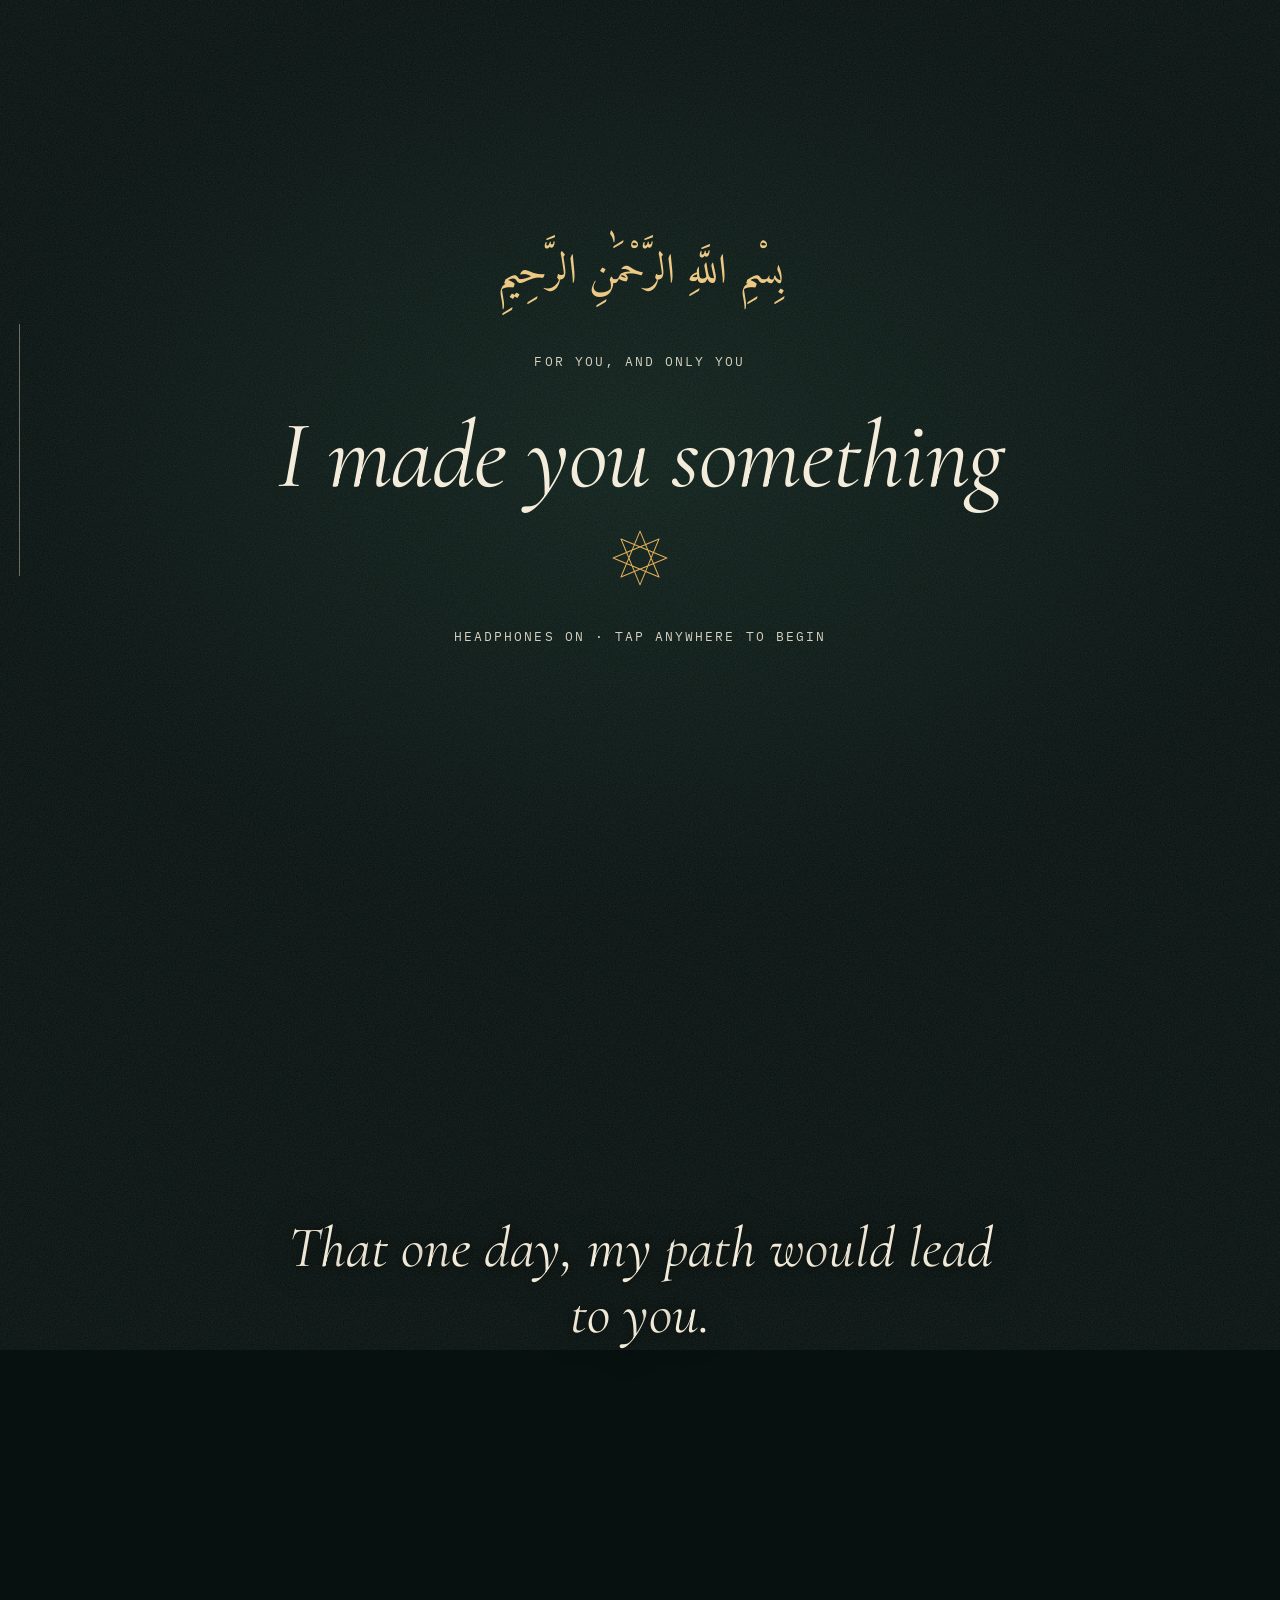
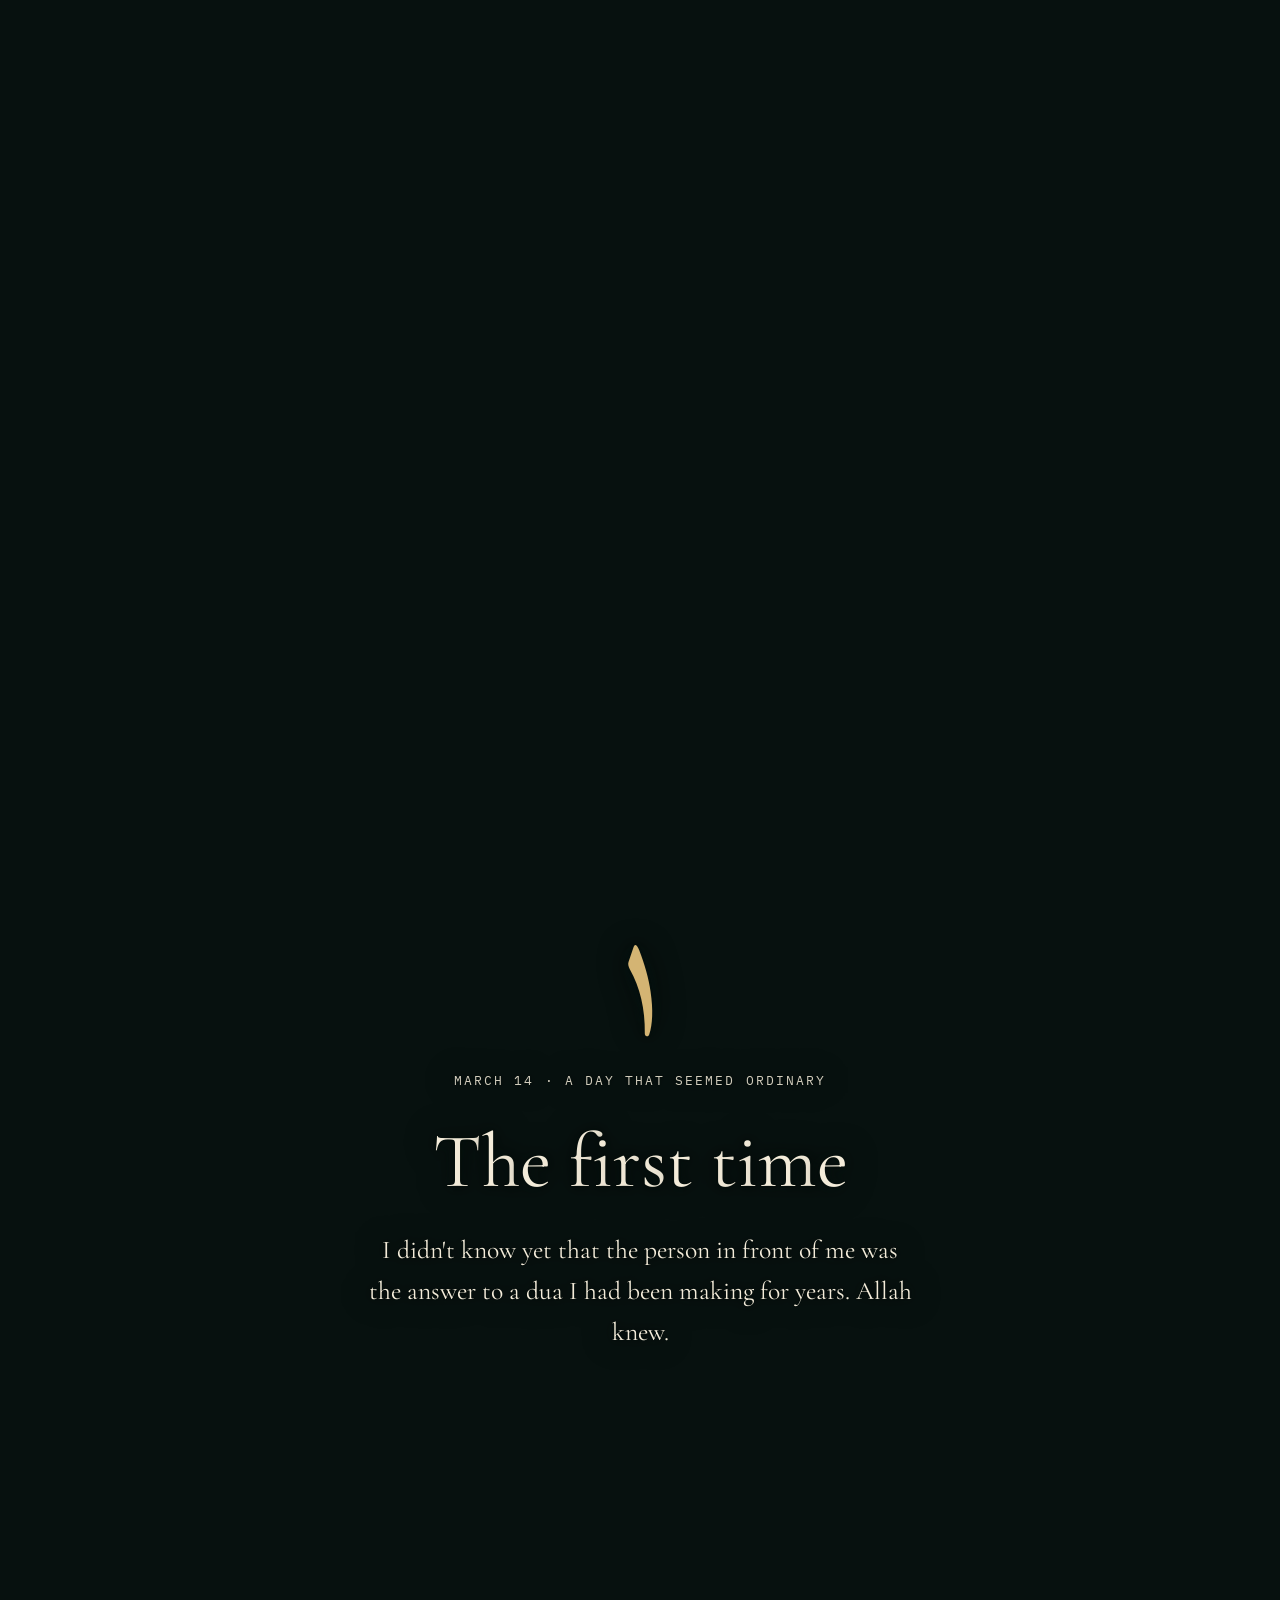
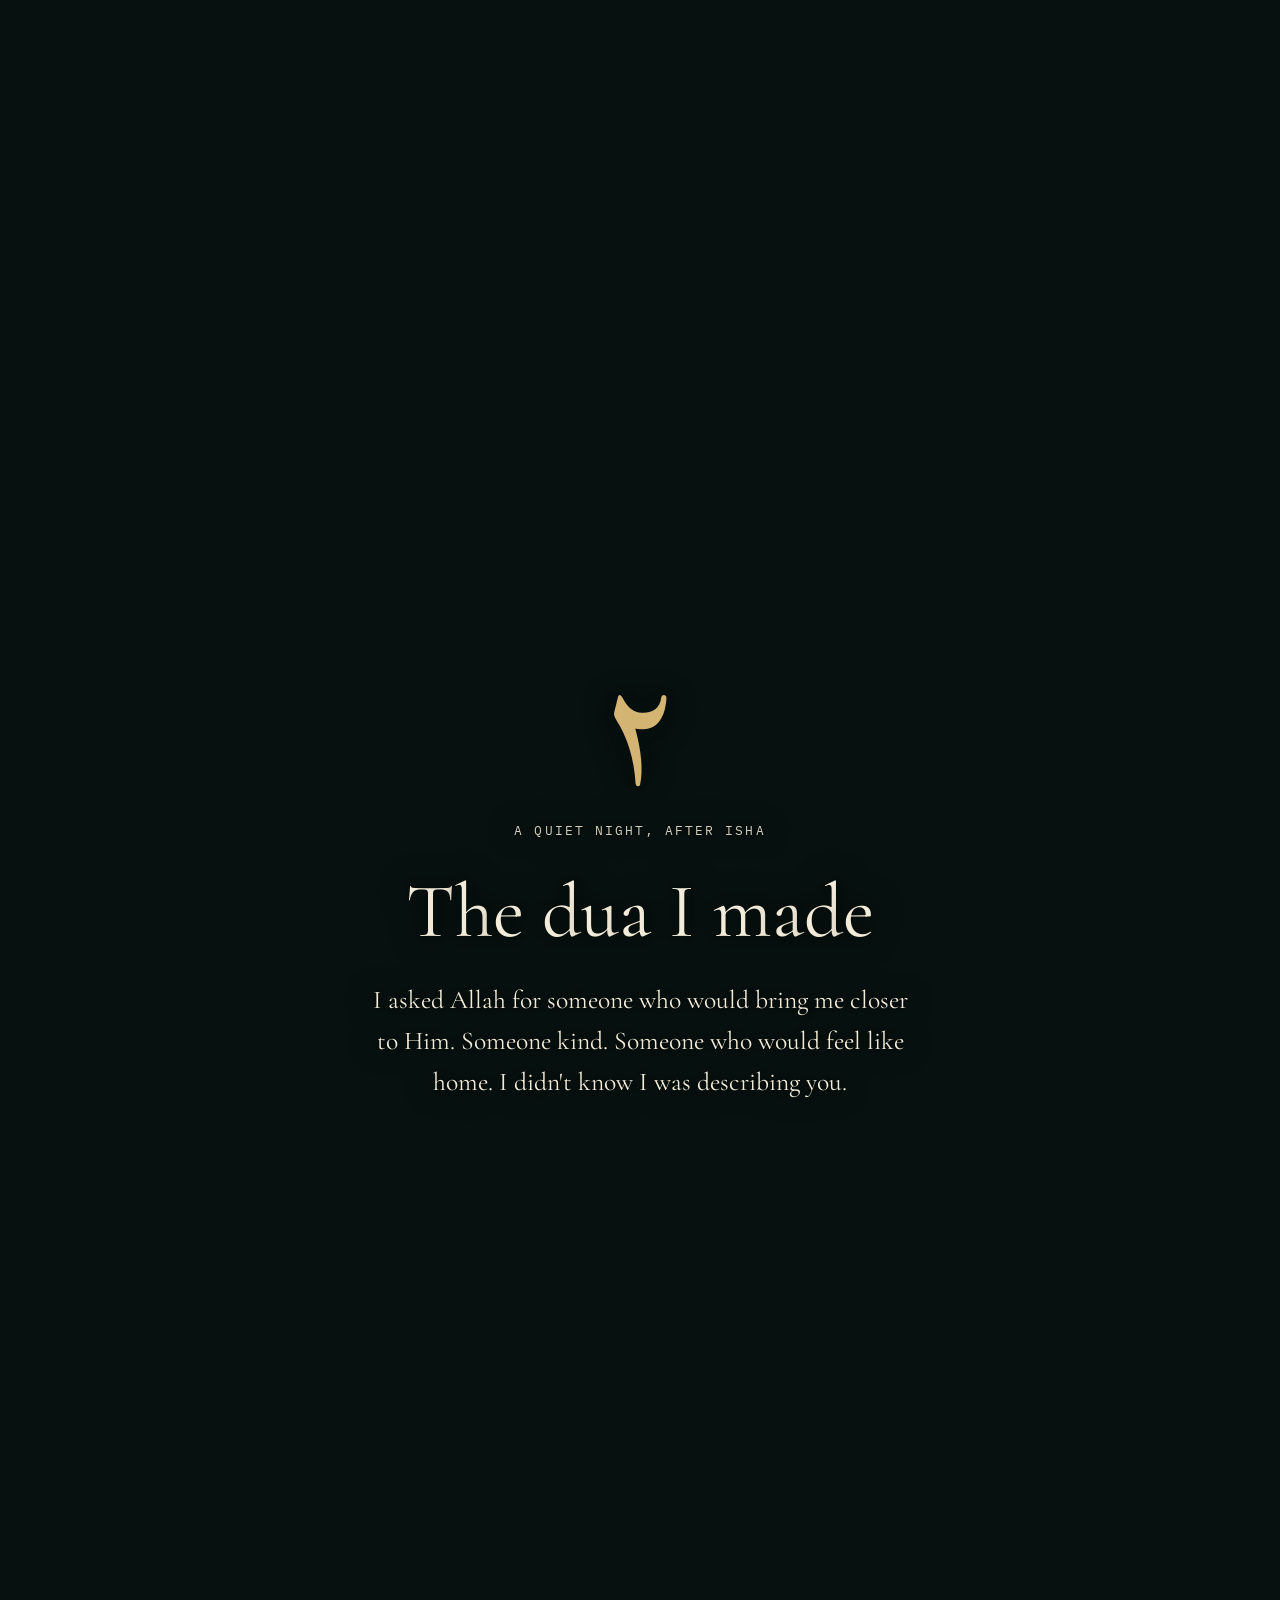
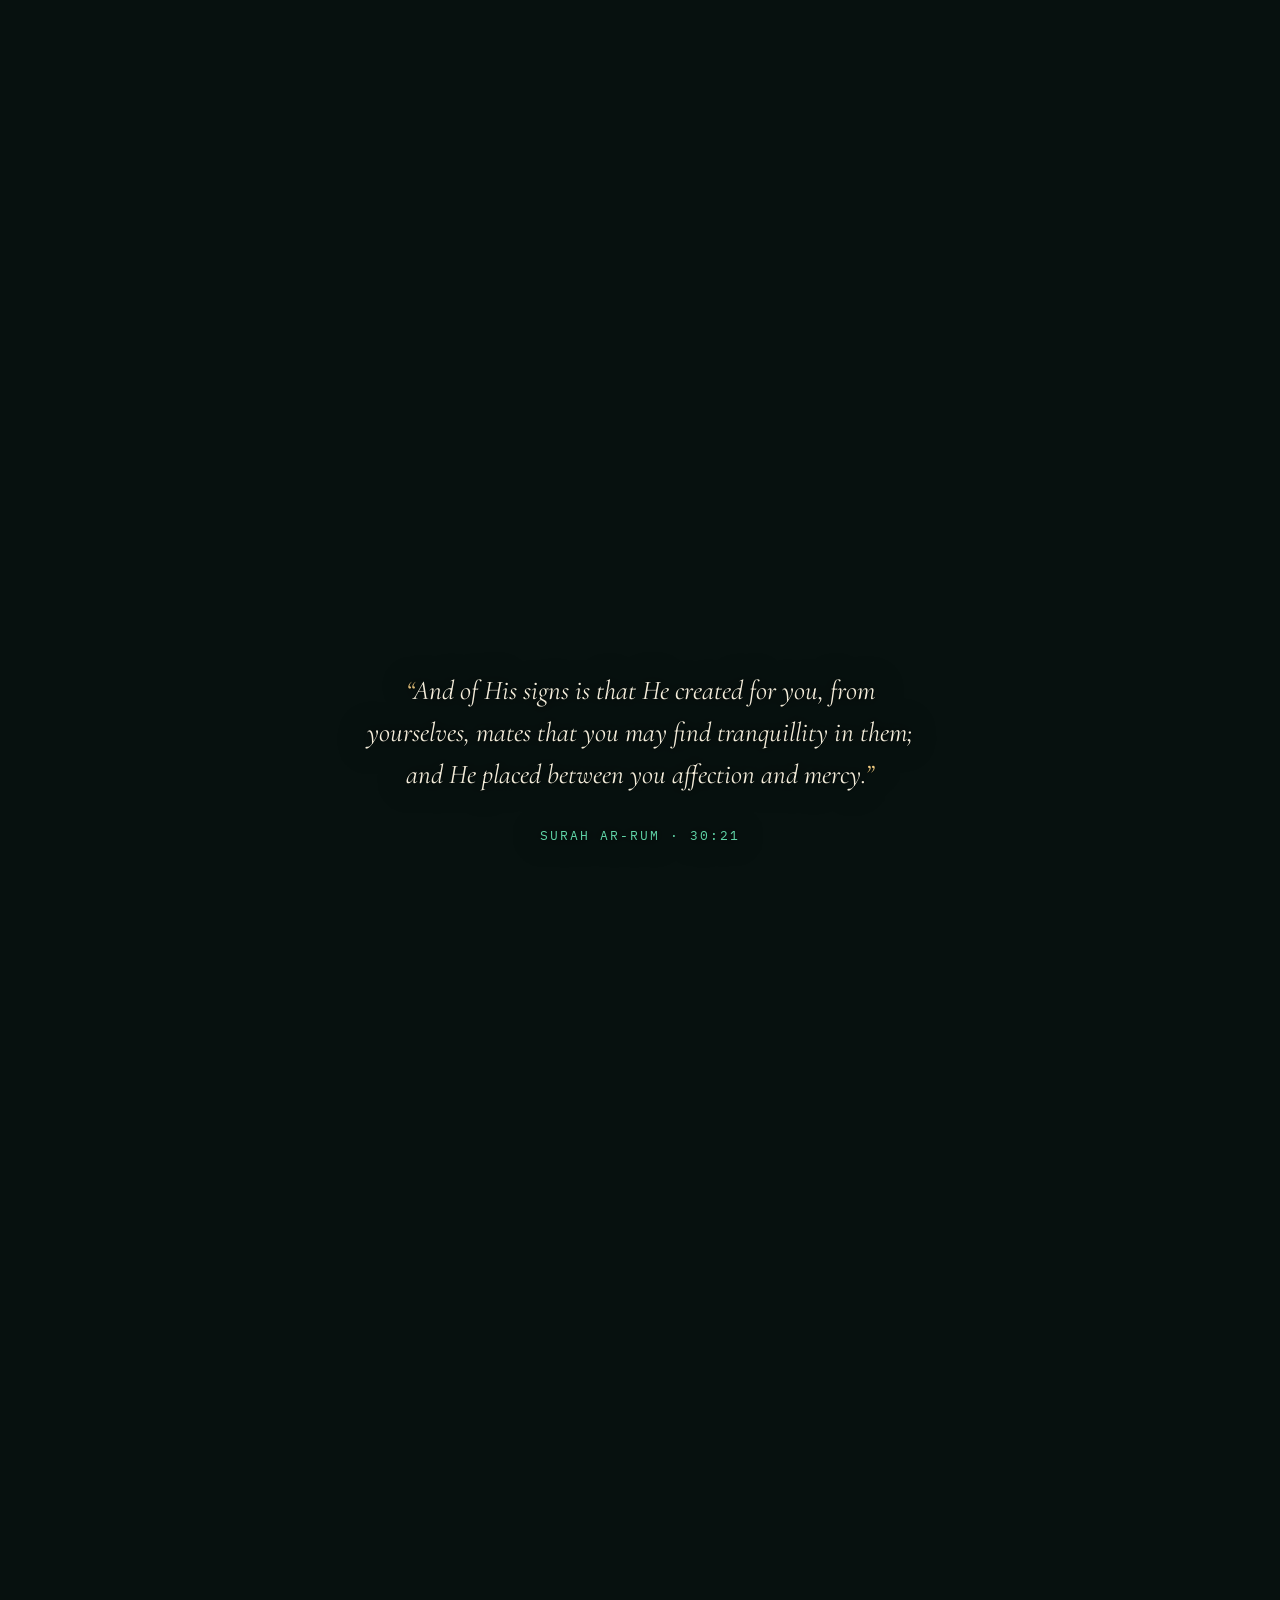
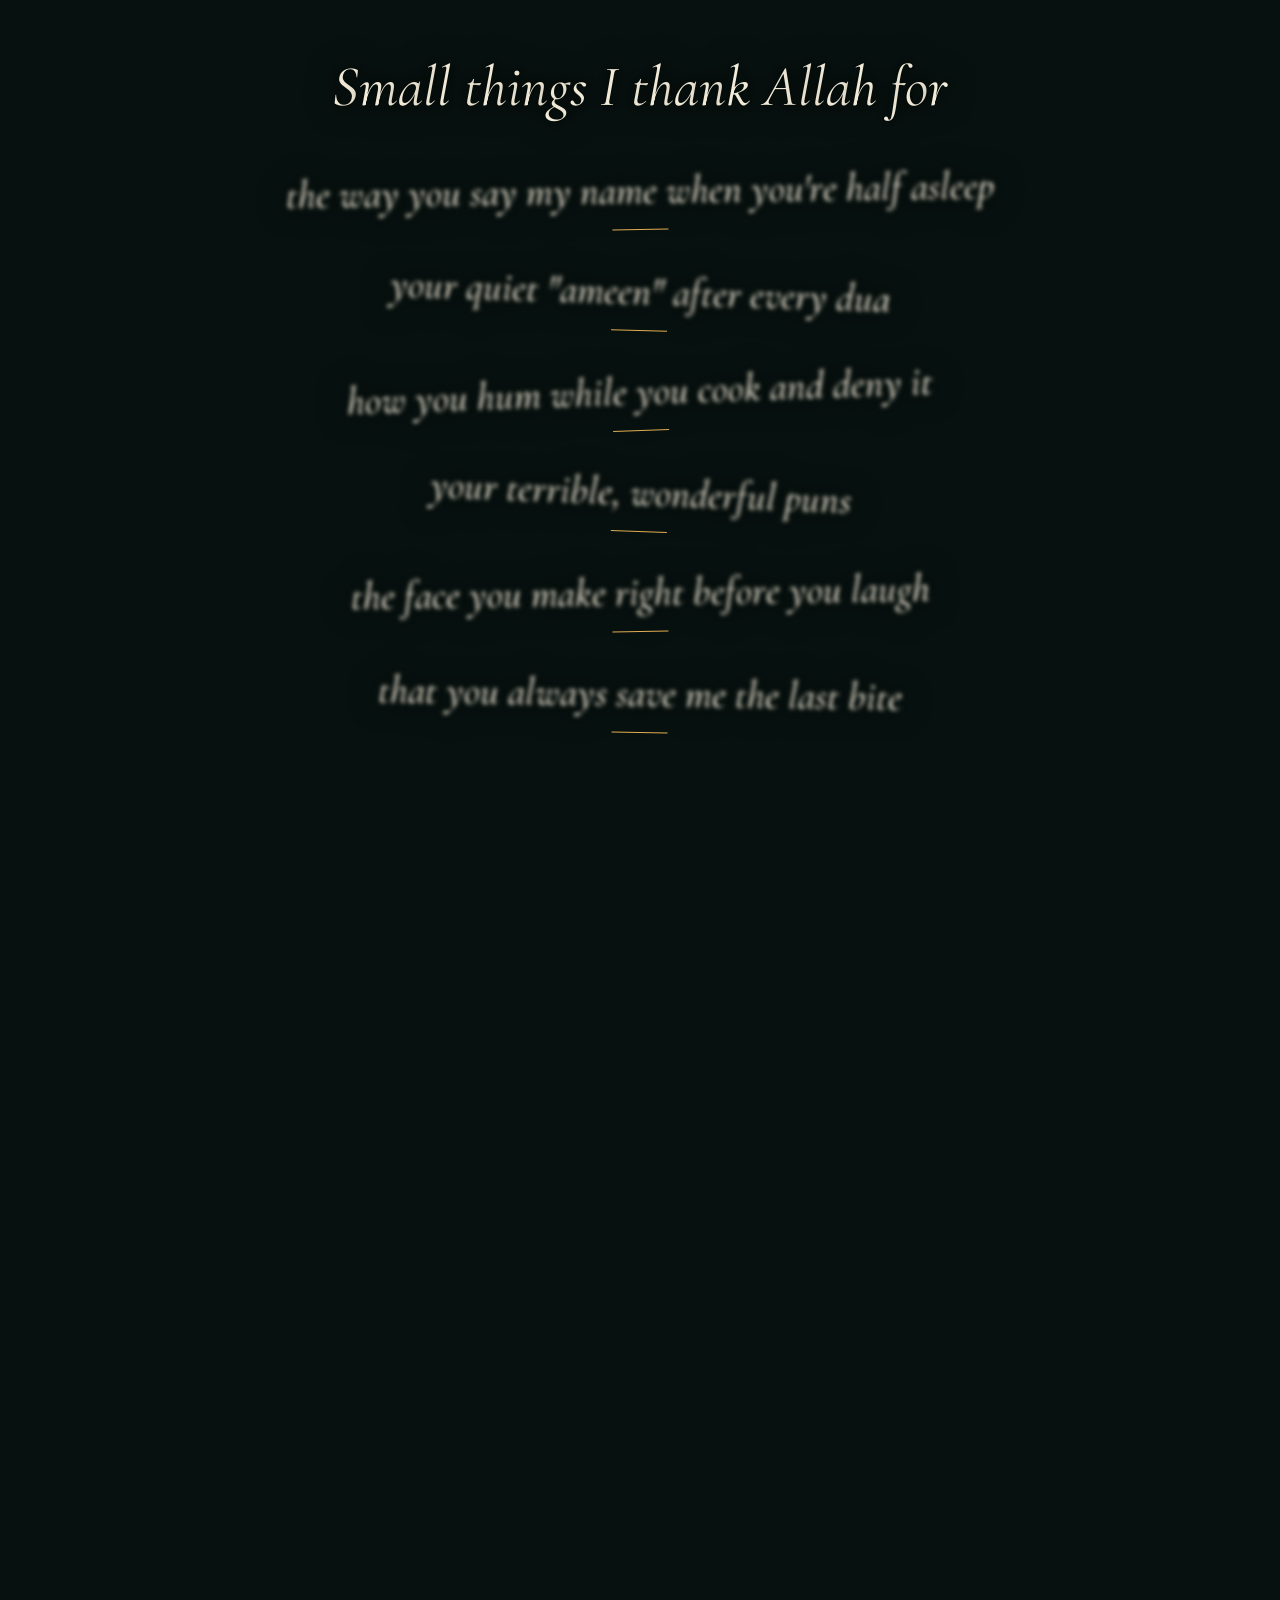
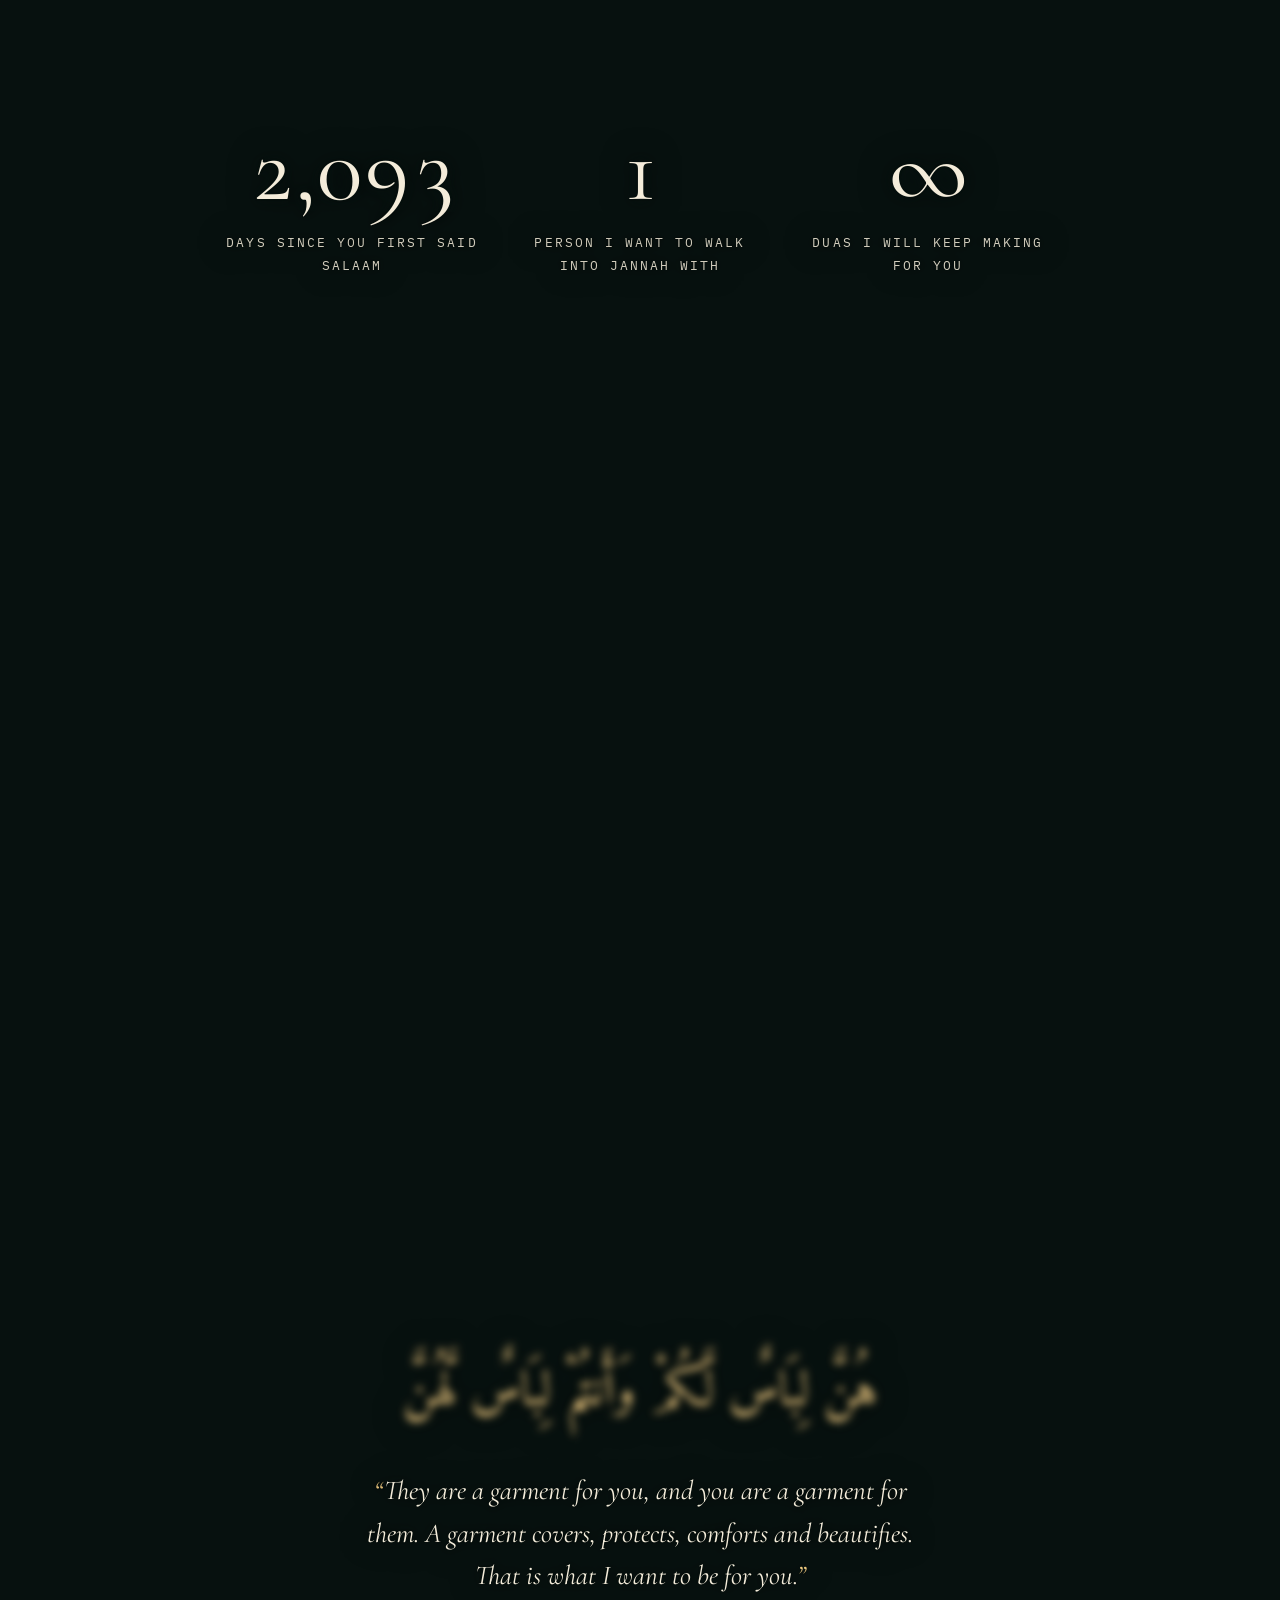
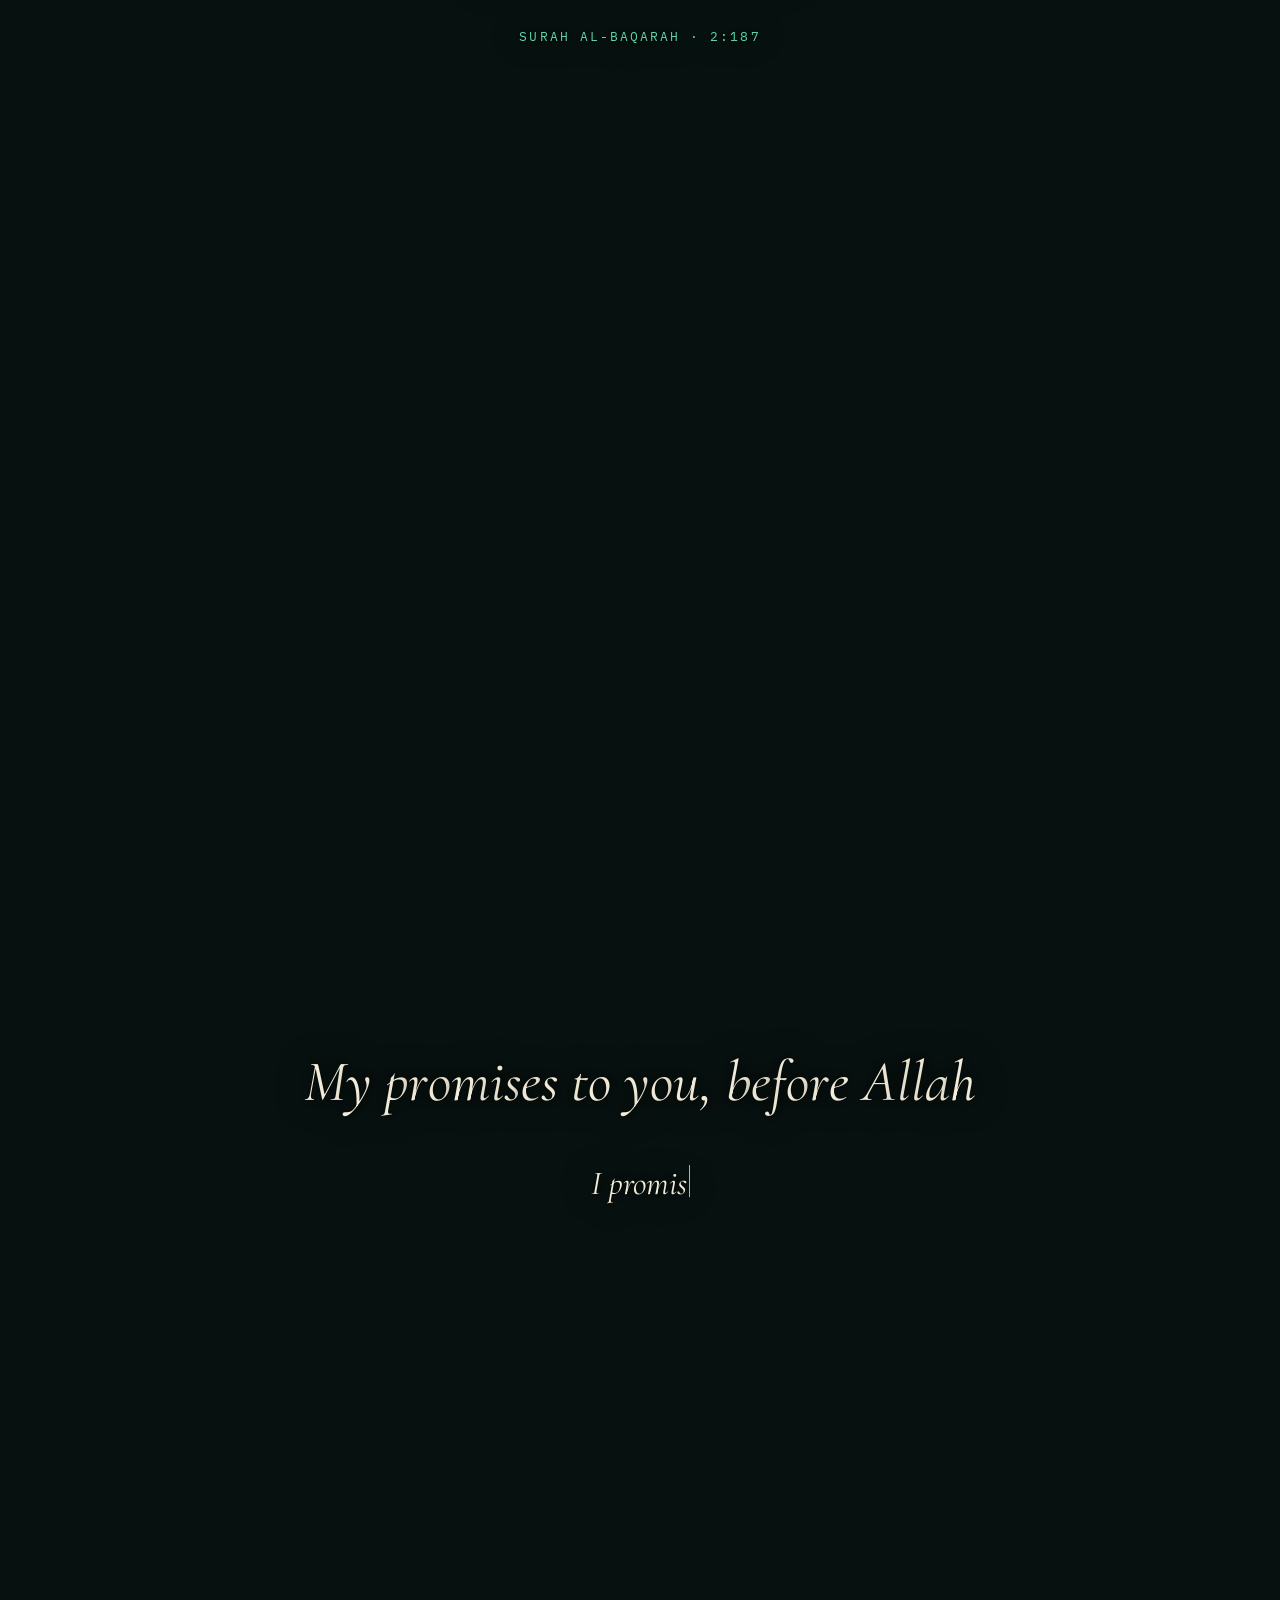
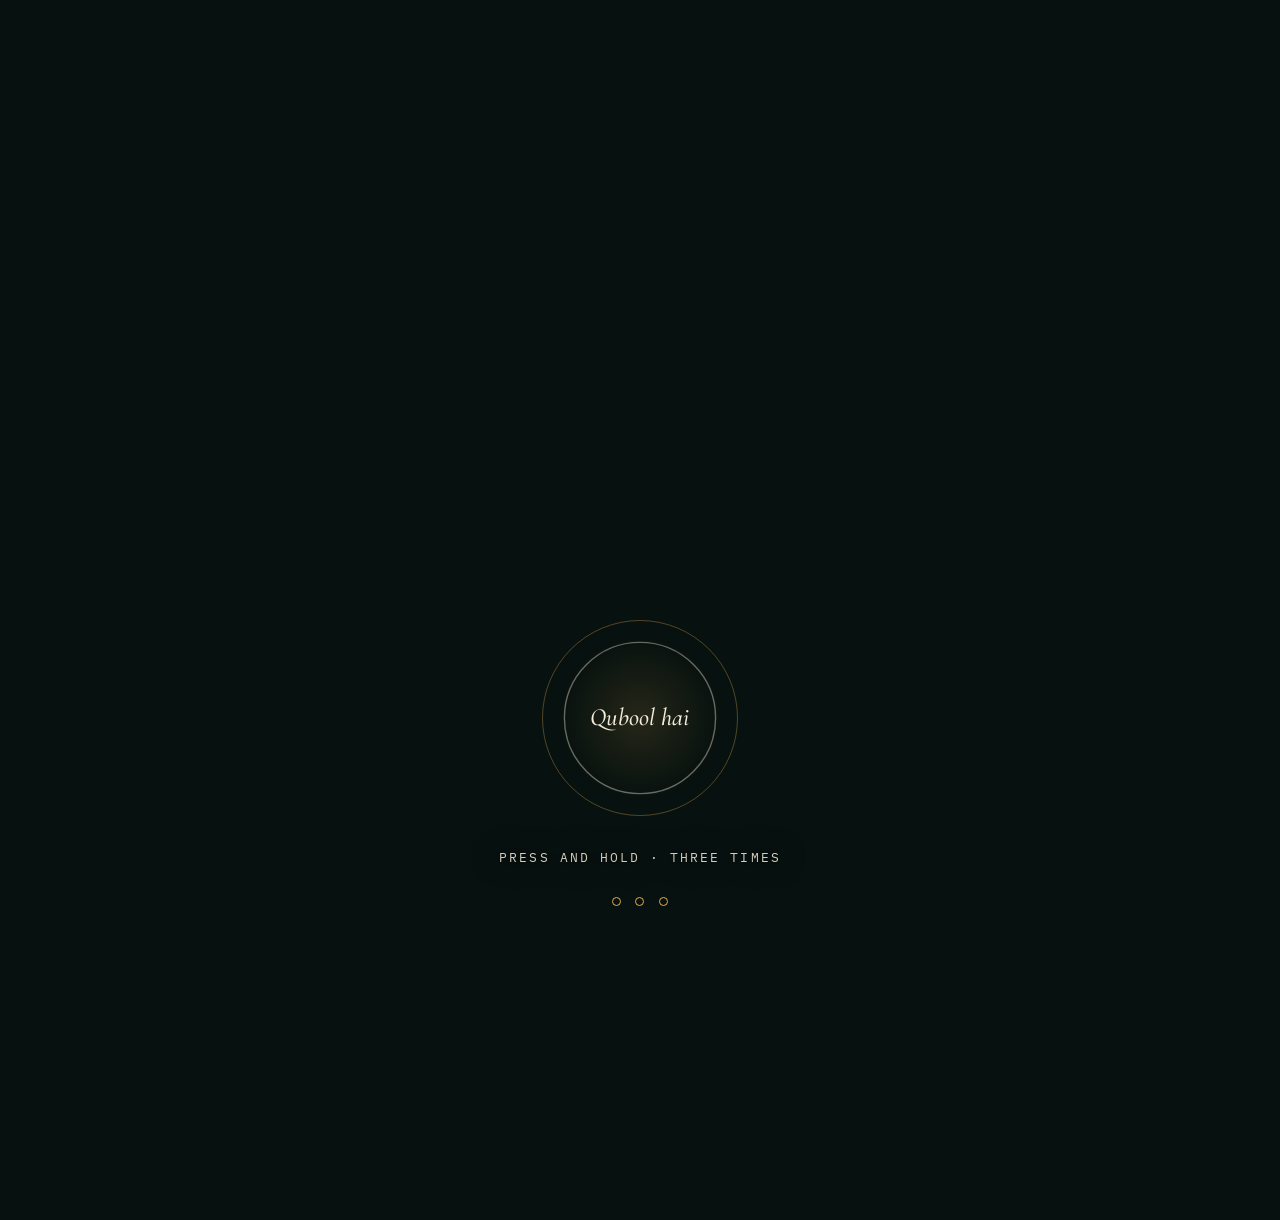
==== islamic/index.html @ 5ecc6136 "Add Islamic version at /islamic, use Afreen's name, improve readability - Islamic page: Bismillah ga" ====
<!doctype html>
<html lang="en">
<head>
  <meta charset="utf-8" />
  <meta name="viewport" content="width=device-width, initial-scale=1, viewport-fit=cover" />
  <title>For you, Afreen</title>
  <meta name="theme-color" content="#07110f" />
  <link rel="icon" href="data:image/svg+xml,%3Csvg xmlns='http://www.w3.org/2000/svg' viewBox='0 0 100 100'%3E%3Cpath d='M50.0%208.0%20L79.7%2079.7%20L8.0%2050.0%20L79.7%2020.3%20L50.0%2092.0%20L20.3%2020.3%20L92.0%2050.0%20L20.3%2079.7%20Z' fill='none' stroke='%23e0ac52' stroke-width='6'/%3E%3C/svg%3E" />
  <link rel="preconnect" href="https://fonts.googleapis.com" />
  <link rel="preconnect" href="https://fonts.gstatic.com" crossorigin />
  <link href="https://fonts.googleapis.com/css2?family=Cormorant+Garamond:ital,wght@0,400;0,500;0,600;1,400;1,500&family=IBM+Plex+Mono:wght@300;400&family=Great+Vibes&family=Amiri:ital,wght@0,400;0,700;1,400&display=swap" rel="stylesheet" />
  <link rel="stylesheet" href="../css/style.css" />
  <link rel="stylesheet" href="islamic.css" />
  <script type="importmap">
    { "imports": { "three": "../vendor/three/three.module.js", "three/addons/": "../vendor/three/addons/" } }
  </script>
</head>
<body class="is-locked theme-islamic">
  <canvas id="scene" aria-hidden="true"></canvas>
  <div class="grain" aria-hidden="true"></div>
  <div class="pattern" aria-hidden="true"></div>
  <div class="vignette" aria-hidden="true"></div>

  <!-- The gate: nothing moves until she opens it. -->
  <div class="gate" id="gate" role="button" tabindex="0">
    <p class="arabic gate__bismillah" lang="ar" dir="rtl" data-bind="gate.bismillah"></p>
    <p class="mono gate__kicker" data-bind="gate.kicker"></p>
    <h1 class="gate__title" data-bind="gate.title"></h1>
    <span class="gate__seal" aria-hidden="true">
      <svg viewBox="0 0 100 100"><path d="M50.0 8.0 L79.7 79.7 L8.0 50.0 L79.7 20.3 L50.0 92.0 L20.3 20.3 L92.0 50.0 L20.3 79.7 Z" /></svg>
    </span>
    <p class="mono gate__hint" data-bind="gate.hint"></p>
  </div>

  <button class="sound" id="sound" aria-label="Toggle sound" hidden>
    <span></span><span></span><span></span><span></span>
  </button>

  <div class="progress" aria-hidden="true"><i id="progress"></i></div>

  <main id="story">
    <section class="panel panel--opening" data-scene="opening">
      <p class="lead reveal" data-bind="opening.0"></p>
      <p class="mono opening__cite fade" data-bind="openingCite"></p>
      <p class="lead lead--second reveal" data-bind="opening.1"></p>
      <p class="mono scroll-cue">scroll slowly</p>
    </section>

    <!-- chapters get injected here -->
    <div id="chapters"></div>

    <section class="panel panel--verse" data-scene="verse">
      <figure class="verse">
        <p class="arabic ayah reveal" lang="ar" dir="rtl" data-bind="verses.0.arabic"></p>
        <blockquote class="verse__english fade" style="--d:1.2s" data-bind="verses.0.english"></blockquote>
        <figcaption class="mono fade" style="--d:1.8s" data-bind="verses.0.ref"></figcaption>
      </figure>
    </section>

    <section class="panel panel--things" data-scene="things">
      <h2 class="title reveal" data-bind="smallThings.title"></h2>
      <ul class="things" id="things"></ul>
    </section>

    <section class="panel panel--numbers" data-scene="numbers">
      <h2 class="title reveal" data-bind="numbers.title"></h2>
      <div class="numbers" id="numbers"></div>
    </section>

    <section class="panel panel--verse" data-scene="verse-2">
      <figure class="verse">
        <p class="arabic ayah reveal" lang="ar" dir="rtl" data-bind="verses.1.arabic"></p>
        <blockquote class="verse__english fade" style="--d:1.2s" data-bind="verses.1.english"></blockquote>
        <figcaption class="mono fade" style="--d:1.8s" data-bind="verses.1.ref"></figcaption>
      </figure>
    </section>

    <section class="panel panel--vows" data-scene="vows">
      <h2 class="title reveal" data-bind="vows.title"></h2>
      <ol class="vows" id="vows"></ol>
    </section>

    <section class="panel panel--knot" data-scene="knot">
      <div class="knot" id="knot">
        <button class="hold" id="hold" aria-describedby="hold-hint">
          <svg viewBox="0 0 120 120" aria-hidden="true">
            <circle class="hold__track" cx="60" cy="60" r="54" />
            <circle class="hold__fill" id="holdFill" cx="60" cy="60" r="54" />
          </svg>
          <span class="hold__label" data-bind="knot.prompt"></span>
        </button>
        <p class="mono hold__hint" id="hold-hint" data-bind="knot.hint"></p>
      </div>

      <div class="finale" id="finale" aria-live="polite">
        <p class="finale__after" data-bind="knot.after"></p>
        <!-- her name is written here in stars, by the 3D scene -->
        <p class="finale__names"><span data-bind="you"></span> <em>&amp;</em> <span data-bind="her"></span></p>
        <div class="finale__foot">
          <p class="arabic finale__dua" lang="ar" dir="rtl" data-bind="dua.arabic"></p>
          <p class="finale__dua-en" data-bind="dua.english"></p>
          <p class="mono finale__dua-ref" data-bind="dua.ref"></p>
          <p class="mono finale__date" id="finaleDate"></p>
          <p class="mono finale__count" id="countdown"></p>
          <button class="envelope" id="envelope" aria-label="Open the letter">
            <span class="envelope__back"></span>
            <span class="envelope__paper"></span>
            <span class="envelope__flap"></span>
            <span class="envelope__seal"></span>
          </button>
          <p class="mono envelope__hint">one more thing</p>
        </div>
      </div>
    </section>
  </main>

  <div class="letter" id="letter" role="dialog" aria-modal="true" aria-label="A letter" hidden>
    <article class="letter__paper">
      <div class="letter__body" id="letterBody"></div>
      <p class="letter__sign" data-bind="you"></p>
      <button class="mono letter__close" id="letterClose">close</button>
    </article>
  </div>

  <script type="module">
    import { CONFIG } from './config.js';
    import { boot } from '../js/main.js';
    boot(CONFIG, 'islamic');
  </script>
</body>
</html>
---- css/style.css ----
:root {
  --ink: #0d0a09;
  --ink-2: #17110f;
  --paper: #efe6d8;
  --paper-dim: rgba(239, 230, 216, 0.86);
  --paper-faint: rgba(239, 230, 216, 0.4);
  --thread: #d8352a;
  --thread-soft: rgba(216, 53, 42, 0.35);
  --gold: #d9b67a;

  --serif: 'Cormorant Garamond', 'Times New Roman', serif;
  --script: 'Great Vibes', 'Snell Roundhand', cursive;
  --mono: 'IBM Plex Mono', ui-monospace, monospace;

  --ease-out: cubic-bezier(0.16, 1, 0.3, 1);
  --ease-silk: cubic-bezier(0.65, 0, 0.35, 1);
}

*,
*::before,
*::after { box-sizing: border-box; }

html { -webkit-text-size-adjust: 100%; }

body {
  margin: 0;
  background: var(--ink);
  color: var(--paper);
  font-family: var(--serif);
  font-weight: 400;
  overflow-x: hidden;
  -webkit-font-smoothing: antialiased;
}

body.is-locked { overflow: hidden; height: 100svh; }

::selection { background: var(--thread); color: var(--paper); }

.mono {
  font-family: var(--mono);
  font-size: 0.8rem;
  line-height: 1.7;
  letter-spacing: 0.16em;
  text-transform: uppercase;
  color: var(--paper-dim);
}

/* ── layers ─────────────────────────────────────────────── */

#scene {
  position: fixed;
  inset: 0;
  width: 100%;
  height: 100%;
  display: block;
  z-index: 0;
}

.grain {
  position: fixed;
  inset: -50%;
  z-index: 50;
  pointer-events: none;
  opacity: 0.09;
  background-image: url("data:image/svg+xml,%3Csvg xmlns='http://www.w3.org/2000/svg' width='220' height='220'%3E%3Cfilter id='n'%3E%3CfeTurbulence type='fractalNoise' baseFrequency='0.85' numOctaves='3' stitchTiles='stitch'/%3E%3CfeColorMatrix values='0 0 0 0 1 0 0 0 0 0.95 0 0 0 0 0.9 0 0 0 1 0'/%3E%3C/filter%3E%3Crect width='100%25' height='100%25' filter='url(%23n)'/%3E%3C/svg%3E");
  animation: grain 0.9s steps(6) infinite;
}

@keyframes grain {
  0% { transform: translate(0, 0); }
  20% { transform: translate(-3%, 2%); }
  40% { transform: translate(2%, -4%); }
  60% { transform: translate(-4%, -1%); }
  80% { transform: translate(3%, 3%); }
  100% { transform: translate(0, 0); }
}

.vignette {
  position: fixed;
  inset: 0;
  z-index: 1;
  pointer-events: none;
  background: radial-gradient(ellipse at 50% 45%, transparent 40%, rgba(5, 3, 3, 0.85) 100%);
}

main { position: relative; z-index: 2; text-shadow: 0 0 2px rgba(13, 10, 9, 0.95), 0 0 12px rgba(13, 10, 9, 0.95), 0 0 32px rgba(13, 10, 9, 0.9); }

/* ── gate ───────────────────────────────────────────────── */

.gate {
  position: fixed;
  inset: 0;
  z-index: 40;
  display: grid;
  place-content: center;
  justify-items: center;
  gap: 1.4rem;
  padding: 2rem 1rem;
  text-align: center;
  cursor: pointer;
  background: radial-gradient(ellipse at center, #17110f, var(--ink) 75%);
  transition: opacity 2.2s var(--ease-silk), visibility 0s linear 2.2s;
  outline: none;
}

.gate.is-open { opacity: 0; visibility: hidden; pointer-events: none; }

.gate__title {
  margin: 0;
  font-weight: 400;
  font-style: italic;
  font-size: clamp(2.6rem, 8vw, 6rem);
  line-height: 1;
  letter-spacing: -0.01em;
}

.gate__kicker, .gate__hint, .gate__title { opacity: 0; animation: rise 2.4s var(--ease-out) forwards; }
.gate__title { animation-delay: 0.5s; }
.gate__seal { opacity: 0; animation: rise 2.4s var(--ease-out) 1.1s forwards; }
.gate__hint { animation-delay: 1.8s; }

.gate__seal {
  width: 64px;
  height: 64px;
  display: block;
}

.gate__seal svg { width: 100%; height: 100%; overflow: visible; }

.gate__seal path {
  fill: none;
  stroke: var(--thread);
  stroke-width: 1.4;
  stroke-linecap: round;
  stroke-dasharray: 260;
  stroke-dashoffset: 260;
  animation: draw 3.2s var(--ease-silk) 1.4s forwards, beat 1.8s ease-in-out 4.6s infinite;
  transform-origin: 50% 55%;
}

.gate:hover .gate__seal path,
.gate:focus-visible .gate__seal path { fill: var(--thread-soft); }

@keyframes draw { to { stroke-dashoffset: 0; } }
@keyframes beat {
  0%, 100% { transform: scale(1); }
  14% { transform: scale(1.09); }
  28% { transform: scale(0.98); }
  42% { transform: scale(1.05); }
}
@keyframes rise {
  from { opacity: 0; transform: translateY(14px); filter: blur(6px); }
  to { opacity: 1; transform: none; filter: blur(0); }
}

/* ── sound + progress ───────────────────────────────────── */

.sound {
  position: fixed;
  top: max(1.2rem, env(safe-area-inset-top));
  right: 1.2rem;
  z-index: 45;
  width: 40px;
  height: 40px;
  display: flex;
  align-items: center;
  justify-content: center;
  gap: 3px;
  background: none;
  border: 1px solid var(--paper-faint);
  border-radius: 50%;
  cursor: pointer;
  opacity: 0;
  transition: opacity 1.5s ease 1.5s, border-color 0.3s;
}

.sound.is-shown { opacity: 1; }
.sound:hover { border-color: var(--paper-dim); }

.sound span {
  width: 2px;
  height: 12px;
  background: var(--paper);
  border-radius: 1px;
  transform-origin: bottom;
  animation: eq 1.1s ease-in-out infinite;
}

.sound span:nth-child(2) { animation-delay: -0.3s; }
.sound span:nth-child(3) { animation-delay: -0.6s; }
.sound span:nth-child(4) { animation-delay: -0.8s; }
.sound.is-muted span { animation-play-state: paused; transform: scaleY(0.2); }

@keyframes eq {
  0%, 100% { transform: scaleY(0.25); }
  50% { transform: scaleY(1); }
}

.progress {
  position: fixed;
  left: 1.2rem;
  top: 50%;
  z-index: 45;
  width: 1px;
  height: 28vh;
  transform: translateY(-50%);
  background: var(--paper-faint);
}

.progress i {
  position: absolute;
  inset: 0;
  background: var(--thread);
  transform-origin: top;
  transform: scaleY(0);
}

/* ── panels ─────────────────────────────────────────────── */

.panel {
  position: relative;
  min-height: 150svh;
  display: grid;
  place-items: center;
  align-content: center;
  padding: 20vh 1rem;
  text-align: center;
}

.panel > * { max-width: 46rem; }

.panel--opening { min-height: 230svh; align-content: start; padding-top: 38vh; }

.lead {
  margin: 0;
  font-weight: 500;
  font-size: clamp(2rem, 4.8vw, 3.6rem);
  line-height: 1.15;
  font-weight: 400;
}

.opening__cite { margin: 1.4rem 0 0; }

.lead--second {
  margin-top: 70vh;
  font-style: italic;
}

.scroll-cue {
  position: absolute;
  left: 50%;
  top: calc(100svh - 4.5rem);
  transform: translateX(-50%);
  margin: 0;
  animation: cue 2.6s ease-in-out infinite;
}

.scroll-cue::after {
  content: '';
  display: block;
  width: 1px;
  height: 28px;
  margin: 0.8rem auto 0;
  background: linear-gradient(var(--paper-dim), transparent);
}

@keyframes cue {
  0%, 100% { opacity: 0.35; transform: translate(-50%, 0); }
  50% { opacity: 1; transform: translate(-50%, 6px); }
}

.title {
  margin: 0 0 3rem;
  font-weight: 400;
  font-size: clamp(2rem, 5vw, 3.6rem);
  line-height: 1.05;
  font-style: italic;
}

/* chapter */

.chapter {
  display: grid;
  gap: 1.2rem;
  justify-items: center;
}

.chapter__num {
  font-style: italic;
  font-weight: 400;
  font-size: clamp(4.5rem, 13vw, 9rem);
  line-height: 0.7;
  color: var(--thread);
  opacity: 0;
  transform: translateY(20px) rotate(-6deg);
  transition: opacity 2s var(--ease-out), transform 2s var(--ease-out);
}

.is-in .chapter__num,
.chapter__num.is-in { opacity: 0.9; transform: rotate(-6deg); }

.chapter__title {
  margin: 0;
  font-weight: 400;
  font-size: clamp(2.4rem, 6.4vw, 4.8rem);
  line-height: 1;
}

.chapter__body {
  margin: 0.6rem 0 0;
  max-width: 34rem;
  font-size: clamp(1.3rem, 2.4vw, 1.6rem);
  line-height: 1.6;
  color: var(--paper);
}

.print {
  width: min(70vw, 300px);
  margin: 1.5rem auto 0;
  padding: 12px 12px 44px;
  background: #f4ede1;
  box-shadow: 0 30px 60px -20px rgba(0, 0, 0, 0.8);
  transform: rotate(var(--tilt, -3deg)) translateY(40px);
  opacity: 0;
  transition: transform 2.2s var(--ease-out), opacity 2.2s var(--ease-out);
}

.print img { display: block; width: 100%; aspect-ratio: 4 / 5; object-fit: cover; filter: sepia(0.18) contrast(1.02); }
.print.is-in { opacity: 1; transform: rotate(var(--tilt, -3deg)); }

/* split text reveal */

.w { display: inline-block; white-space: nowrap; }

.ch {
  display: inline-block;
  opacity: 0;
  transform: translateY(0.45em) rotate(var(--r, 0deg));
  filter: blur(8px);
  transition:
    opacity 1.4s var(--ease-out),
    transform 1.6s var(--ease-out),
    filter 1.4s var(--ease-out);
  transition-delay: calc(var(--i) * 22ms);
}

.is-in .ch { opacity: 1; transform: none; filter: blur(0); }

.fade { opacity: 0; transform: translateY(16px); transition: opacity 1.8s var(--ease-out), transform 1.8s var(--ease-out); transition-delay: var(--d, 0s); }
.fade.is-in, .is-in .fade { opacity: 1; transform: none; }

/* small things */

.things {
  list-style: none;
  margin: 0;
  padding: 0;
  display: grid;
  gap: 2.2rem;
}

.things li {
  font-style: italic;
  font-weight: 500;
  font-size: clamp(1.6rem, 4vw, 2.5rem);
  line-height: 1.25;
  color: var(--paper);
  transform: rotate(var(--tilt));
}

.things li .ch { filter: blur(2px); transition-delay: calc(var(--i) * 32ms); }

.things li::after {
  content: '';
  display: block;
  width: 3.5rem;
  height: 1px;
  margin: 0.9rem auto 0;
  background: var(--thread);
  transform: scaleX(0);
  transition: transform 1.6s var(--ease-out) 0.8s;
}

.things li.is-in::after { transform: scaleX(1); }

/* numbers */

.numbers {
  display: grid;
  grid-template-columns: repeat(auto-fit, minmax(12rem, 1fr));
  gap: 3rem 2rem;
  width: min(100%, 52rem);
  max-width: none;
}

.number__value {
  display: block;
  font-size: clamp(3.6rem, 9vw, 6rem);
  font-weight: 400;
  line-height: 1;
  font-variant-numeric: tabular-nums;
}

.number__label { display: block; margin-top: 0.9rem; line-height: 1.8; }

/* vows */

.vows {
  list-style: none;
  margin: 0;
  padding: 0;
  display: grid;
  gap: 2rem;
  max-width: 36rem;
}

.vows li {
  font-size: clamp(1.4rem, 3.4vw, 2.1rem);
  line-height: 1.35;
  font-style: italic;
  min-height: 1.35em;
}

.vows li .caret {
  display: inline-block;
  width: 1px;
  height: 0.95em;
  margin-left: 2px;
  vertical-align: -0.1em;
  background: var(--thread);
  animation: blink 1s steps(1) infinite;
}

@keyframes blink { 50% { opacity: 0; } }

/* knot */

.panel--knot { min-height: 100svh; padding: 0; overflow: hidden; }
.panel--knot > * { max-width: none; }

.knot,
.finale {
  position: absolute;
  inset: 0;
  display: grid;
  place-content: center;
  justify-items: center;
  gap: 1.4rem;
  padding: 0 1rem;
}

.knot { transition: opacity 1.6s var(--ease-silk), filter 1.6s var(--ease-silk); }
.knot.is-done { opacity: 0; filter: blur(10px); pointer-events: none; }

.hold {
  position: relative;
  width: 168px;
  height: 168px;
  padding: 0;
  border: 0;
  border-radius: 50%;
  background: radial-gradient(circle, rgba(216, 53, 42, 0.12), transparent 70%);
  color: var(--paper);
  font: inherit;
  cursor: pointer;
  touch-action: none;
  -webkit-user-select: none;
  user-select: none;
  -webkit-touch-callout: none;
  -webkit-tap-highlight-color: transparent;
  transition: transform 0.6s var(--ease-out);
}

.hold.is-holding { transform: scale(0.94); }
.hold:focus-visible { outline: 1px dashed var(--paper-faint); outline-offset: 8px; }

.hold svg { position: absolute; inset: 0; width: 100%; height: 100%; transform: rotate(-90deg); }
.hold circle { fill: none; stroke-width: 1; }
.hold__track { stroke: var(--paper-faint); }
.hold__fill { stroke: var(--thread); stroke-width: 2; stroke-linecap: round; stroke-dasharray: 339.3; stroke-dashoffset: 339.3; }

.hold__label {
  position: relative;
  display: block;
  padding: 0 1.6rem;
  font-style: italic;
  font-weight: 500;
  font-size: 1.4rem;
  line-height: 1.2;
}

.hold::before {
  content: '';
  position: absolute;
  inset: -14px;
  border-radius: 50%;
  border: 1px solid var(--thread-soft);
  animation: ripple 2.8s var(--ease-out) infinite;
}

@keyframes ripple {
  from { transform: scale(0.85); opacity: 1; }
  to { transform: scale(1.35); opacity: 0; }
}

.hold__hint { margin: 1.4rem 0 0; }

.hold.is-step { animation: step 0.9s var(--ease-out); }

@keyframes step {
  0% { transform: scale(0.94); }
  40% { transform: scale(1.08); }
  100% { transform: scale(1); }
}

.hold__dots { display: flex; gap: 0.9rem; margin-top: 0.4rem; }

.hold__dots i {
  width: 9px;
  height: 9px;
  border-radius: 50%;
  border: 1px solid var(--thread);
  transition: background 0.6s, box-shadow 0.6s;
}

.hold__dots i.is-on { background: var(--thread); box-shadow: 0 0 12px var(--thread); }

.finale {
  place-content: stretch;
  grid-template-rows: 1fr auto 1fr;
  gap: 0;
  padding: 12svh 1rem 8svh;
  pointer-events: none;
  text-align: center;
}

.finale > * { opacity: 0; transform: translateY(20px); transition: opacity 2.4s var(--ease-out), transform 2.4s var(--ease-out); }
.finale.is-in { pointer-events: auto; }
.finale.is-in > * { opacity: 1; transform: none; }
.finale.is-in > :nth-child(1) { transition-delay: 3.4s; }
.finale.is-in > :nth-child(2) { transition-delay: 7.4s; }
.finale.is-in > :nth-child(3) { transition-delay: 8.6s; }

.finale__after {
  align-self: start;
  margin: 0;
  font-style: italic;
  font-size: clamp(1.5rem, 3.4vw, 2rem);
  color: var(--paper);
}

/* The stars write her name just above this line. */
.finale__names {
  margin: 18svh 0 0;
  font-family: var(--mono);
  font-size: 0.85rem;
  letter-spacing: 0.4em;
  text-transform: uppercase;
  color: var(--paper-dim);
}

.finale__names em { font-style: normal; color: var(--thread); }

.finale__foot {
  align-self: end;
  display: grid;
  justify-items: center;
  gap: 0.8rem;
}

.finale__date, .finale__count { margin: 0; }
.finale__count { color: var(--gold); }

/* envelope */

.envelope {
  position: relative;
  width: 92px;
  height: 60px;
  margin-top: 1.4rem;
  padding: 0;
  border: 0;
  background: none;
  cursor: pointer;
  perspective: 400px;
}

.envelope__back,
.envelope__paper,
.envelope__flap { position: absolute; inset: 0; }

.envelope__back { background: #e5d8c3; border-radius: 2px; box-shadow: 0 18px 30px -12px rgba(0, 0, 0, 0.8); }
.envelope__back::after {
  content: '';
  position: absolute;
  inset: 0;
  background:
    linear-gradient(to top right, transparent 49.5%, rgba(0, 0, 0, 0.12) 50%, transparent 51%) left / 50% 100% no-repeat,
    linear-gradient(to top left, transparent 49.5%, rgba(0, 0, 0, 0.12) 50%, transparent 51%) right / 50% 100% no-repeat;
}
.envelope__paper { inset: 6px 8px; background: #faf5ec; transition: transform 0.8s var(--ease-out); z-index: -1; }
.envelope__flap {
  height: 60%;
  background: #d9c9b0;
  clip-path: polygon(0 0, 100% 0, 50% 100%);
  transform-origin: top;
  transition: transform 0.8s var(--ease-out);
}
.envelope__seal {
  position: absolute;
  left: 50%;
  top: 46%;
  width: 18px;
  height: 18px;
  margin: -9px 0 0 -9px;
  border-radius: 50%;
  background: radial-gradient(circle at 35% 35%, #e85a4b, #9d1d14);
  box-shadow: 0 1px 2px rgba(0, 0, 0, 0.4);
}

.envelope:hover .envelope__flap { transform: rotateX(160deg); }
.envelope:hover .envelope__seal { opacity: 0; }
.envelope:hover .envelope__paper { transform: translateY(-16px); }
.envelope__seal { transition: opacity 0.3s; }

.envelope__hint { margin: 0; }

/* letter */

.letter {
  position: fixed;
  inset: 0;
  z-index: 60;
  display: grid;
  place-items: center;
  padding: 2rem 1rem;
  background: rgba(8, 5, 4, 0.78);
  -webkit-backdrop-filter: blur(6px);
  backdrop-filter: blur(6px);
  overflow-y: auto;
  opacity: 0;
  transition: opacity 0.9s var(--ease-silk);
}

.letter.is-open { opacity: 1; }
.letter[hidden] { display: none; }

.letter__paper {
  position: relative;
  width: min(100%, 34rem);
  padding: clamp(2rem, 6vw, 3.6rem);
  color: #2b1f1a;
  background:
    repeating-linear-gradient(transparent 0 2.15rem, rgba(120, 90, 70, 0.12) 2.15rem calc(2.15rem + 1px)),
    radial-gradient(ellipse at 30% 20%, #fbf6ee, #efe3cf);
  box-shadow: 0 40px 80px -30px rgba(0, 0, 0, 0.9);
  transform: translateY(40px) rotate(-1.2deg);
  transition: transform 1.2s var(--ease-out);
}

.letter.is-open .letter__paper { transform: rotate(-1.2deg); }

.letter__body p {
  margin: 0 0 1.1rem;
  font-size: 1.35rem;
  font-weight: 500;
  line-height: 1.72;
  font-style: italic;
}

.letter__sign {
  margin: 0.4rem 0 0;
  font-family: var(--script);
  font-size: 3rem;
  line-height: 1;
  color: #8e1c14;
}

.letter__close {
  position: absolute;
  top: 1rem;
  right: 1.2rem;
  border: 0;
  background: none;
  color: #6d5a4f;
  cursor: pointer;
}

@media (max-width: 600px) {
  .progress { display: none; }
  .panel { padding: 18vh 1rem; }
  .things { gap: 1.8rem; }
}

@media (prefers-reduced-motion: reduce) {
  .grain { animation: none; }
  .ch, .fade, .print { transition-duration: 0.01s !important; transition-delay: 0s !important; }
}
---- islamic/islamic.css ----
/* Islamic theme: emerald night, a golden thread, geometry instead of hearts. */

.theme-islamic {
  --ink: #07110f;
  --ink-2: #0d1c18;
  --paper: #f4ecda;
  --paper-dim: rgba(244, 236, 218, 0.86);
  --paper-faint: rgba(244, 236, 218, 0.4);
  --thread: #e0ac52;
  --thread-soft: rgba(224, 172, 82, 0.35);
  --gold: #ecc77f;
  --emerald: #5fd3a6;
  --arabic: 'Amiri', 'Scheherazade New', 'Traditional Arabic', serif;
}

.theme-islamic main {
  text-shadow: 0 0 2px rgba(7, 17, 15, 0.95), 0 0 12px rgba(7, 17, 15, 0.95), 0 0 32px rgba(7, 17, 15, 0.9);
}

.theme-islamic ::selection { background: var(--thread); color: var(--ink); }

/* An eight-point star lattice, barely there, lit from the centre. */
.pattern {
  position: fixed;
  inset: 0;
  z-index: 1;
  pointer-events: none;
  opacity: 0.11;
  background-image: url("data:image/svg+xml,%3Csvg xmlns='http://www.w3.org/2000/svg' width='96' height='96' viewBox='0 0 96 96'%3E%3Cg fill='none' stroke='%23e0ac52' stroke-width='0.8'%3E%3Crect x='28' y='28' width='40' height='40'/%3E%3Crect x='28' y='28' width='40' height='40' transform='rotate(45 48 48)'/%3E%3Ccircle cx='48' cy='48' r='9'/%3E%3Cpath d='M0 0L19.7 19.7M96 0L76.3 19.7M0 96L19.7 76.3M96 96L76.3 76.3M48 0V19.7M48 96V76.3M0 48H19.7M96 48H76.3'/%3E%3C/g%3E%3C/svg%3E");
  background-size: 96px 96px;
  background-position: center;
  -webkit-mask-image: radial-gradient(ellipse at 50% 50%, #000 0%, transparent 70%);
  mask-image: radial-gradient(ellipse at 50% 50%, #000 0%, transparent 70%);
  animation: breathe 14s ease-in-out infinite;
}

@keyframes breathe {
  0%, 100% { opacity: 0.08; transform: scale(1); }
  50% { opacity: 0.14; transform: scale(1.03); }
}

.theme-islamic .vignette {
  background: radial-gradient(ellipse at 50% 45%, transparent 40%, rgba(2, 8, 7, 0.88) 100%);
}

.theme-islamic .gate { background: radial-gradient(ellipse at center, #0f211c, var(--ink) 75%); }

.arabic {
  font-family: var(--arabic);
  font-weight: 400;
  font-style: normal;
  direction: rtl;
}

.gate__bismillah {
  margin: 0 0 0.6rem;
  font-size: clamp(1.7rem, 4.6vw, 2.6rem);
  line-height: 1.6;
  color: var(--gold);
  opacity: 0;
  animation: rise 2.6s var(--ease-out) forwards;
}

.theme-islamic .gate__kicker { animation-delay: 0.9s; }
.theme-islamic .gate__title { animation-delay: 1.3s; }
.theme-islamic .gate__seal { animation-delay: 1.8s; }
.theme-islamic .gate__hint { animation-delay: 2.4s; }

.theme-islamic .gate__seal path {
  stroke-width: 1.6;
  stroke-linejoin: round;
  stroke-dasharray: 640;
  stroke-dashoffset: 640;
  transform-origin: 50% 50%;
  animation: draw 3.6s var(--ease-silk) 1.9s forwards, turn 40s linear 5.5s infinite;
}

.theme-islamic .gate:hover .gate__seal path,
.theme-islamic .gate:focus-visible .gate__seal path { fill: var(--thread-soft); }

@keyframes turn { to { transform: rotate(360deg); } }

/* chapter numerals are Arabic-Indic digits */
.theme-islamic .chapter__num {
  font-family: var(--arabic);
  font-style: normal;
  color: var(--gold);
  transform: translateY(20px);
}

.theme-islamic .is-in .chapter__num,
.theme-islamic .chapter__num.is-in { transform: none; }

/* verses */

.verse {
  margin: 0;
  display: grid;
  gap: 1.8rem;
  justify-items: center;
  max-width: 44rem;
}

.ayah {
  margin: 0;
  font-size: clamp(1.9rem, 4.6vw, 3.1rem);
  line-height: 2;
  color: var(--gold);
}

.ayah .ch { filter: blur(4px); transition-delay: calc(var(--i) * 110ms); }

.verse__english {
  margin: 0;
  max-width: 36rem;
  font-style: italic;
  font-size: clamp(1.3rem, 2.6vw, 1.7rem);
  line-height: 1.55;
  color: var(--paper);
}

.verse__english::before,
.verse__english::after { color: var(--gold); }
.verse__english::before { content: '“'; }
.verse__english::after { content: '”'; }

.verse figcaption { color: var(--emerald); }

/* finale */

.theme-islamic .finale__after { font-size: clamp(1.7rem, 3.8vw, 2.3rem); color: var(--gold); }
.theme-islamic .finale__names { margin: 20svh 0 1.2rem; }

.finale__dua {
  margin: 0;
  font-size: clamp(1.25rem, 3.2vw, 1.7rem);
  line-height: 1.7;
  color: var(--gold);
}

.finale__dua-en {
  margin: -0.4rem 0 0;
  max-width: 30rem;
  font-style: italic;
  font-size: clamp(1.05rem, 2.2vw, 1.25rem);
  line-height: 1.45;
}

.finale__dua-ref { margin: -0.3rem 0 0.6rem; font-size: 0.7rem; color: var(--emerald); }

.theme-islamic .finale__foot { gap: 0.6rem; }
.theme-islamic .envelope { margin-top: 0.6rem; }

.theme-islamic .envelope__seal { background: radial-gradient(circle at 35% 35%, #4fb68f, #12523d); }
.theme-islamic .letter__sign { color: #1d5a45; }

.theme-islamic .hold {
  background: radial-gradient(circle, rgba(224, 172, 82, 0.14), transparent 70%);
}

.theme-islamic .hold__label { font-size: 1.55rem; }

@media (max-width: 600px) {
  .theme-islamic .finale { padding-top: 9svh; }
  .theme-islamic .finale__names { margin-top: 6svh; }
  .theme-islamic .finale__foot { gap: 0.45rem; }
  .finale__dua-en { font-size: 1rem; }
}
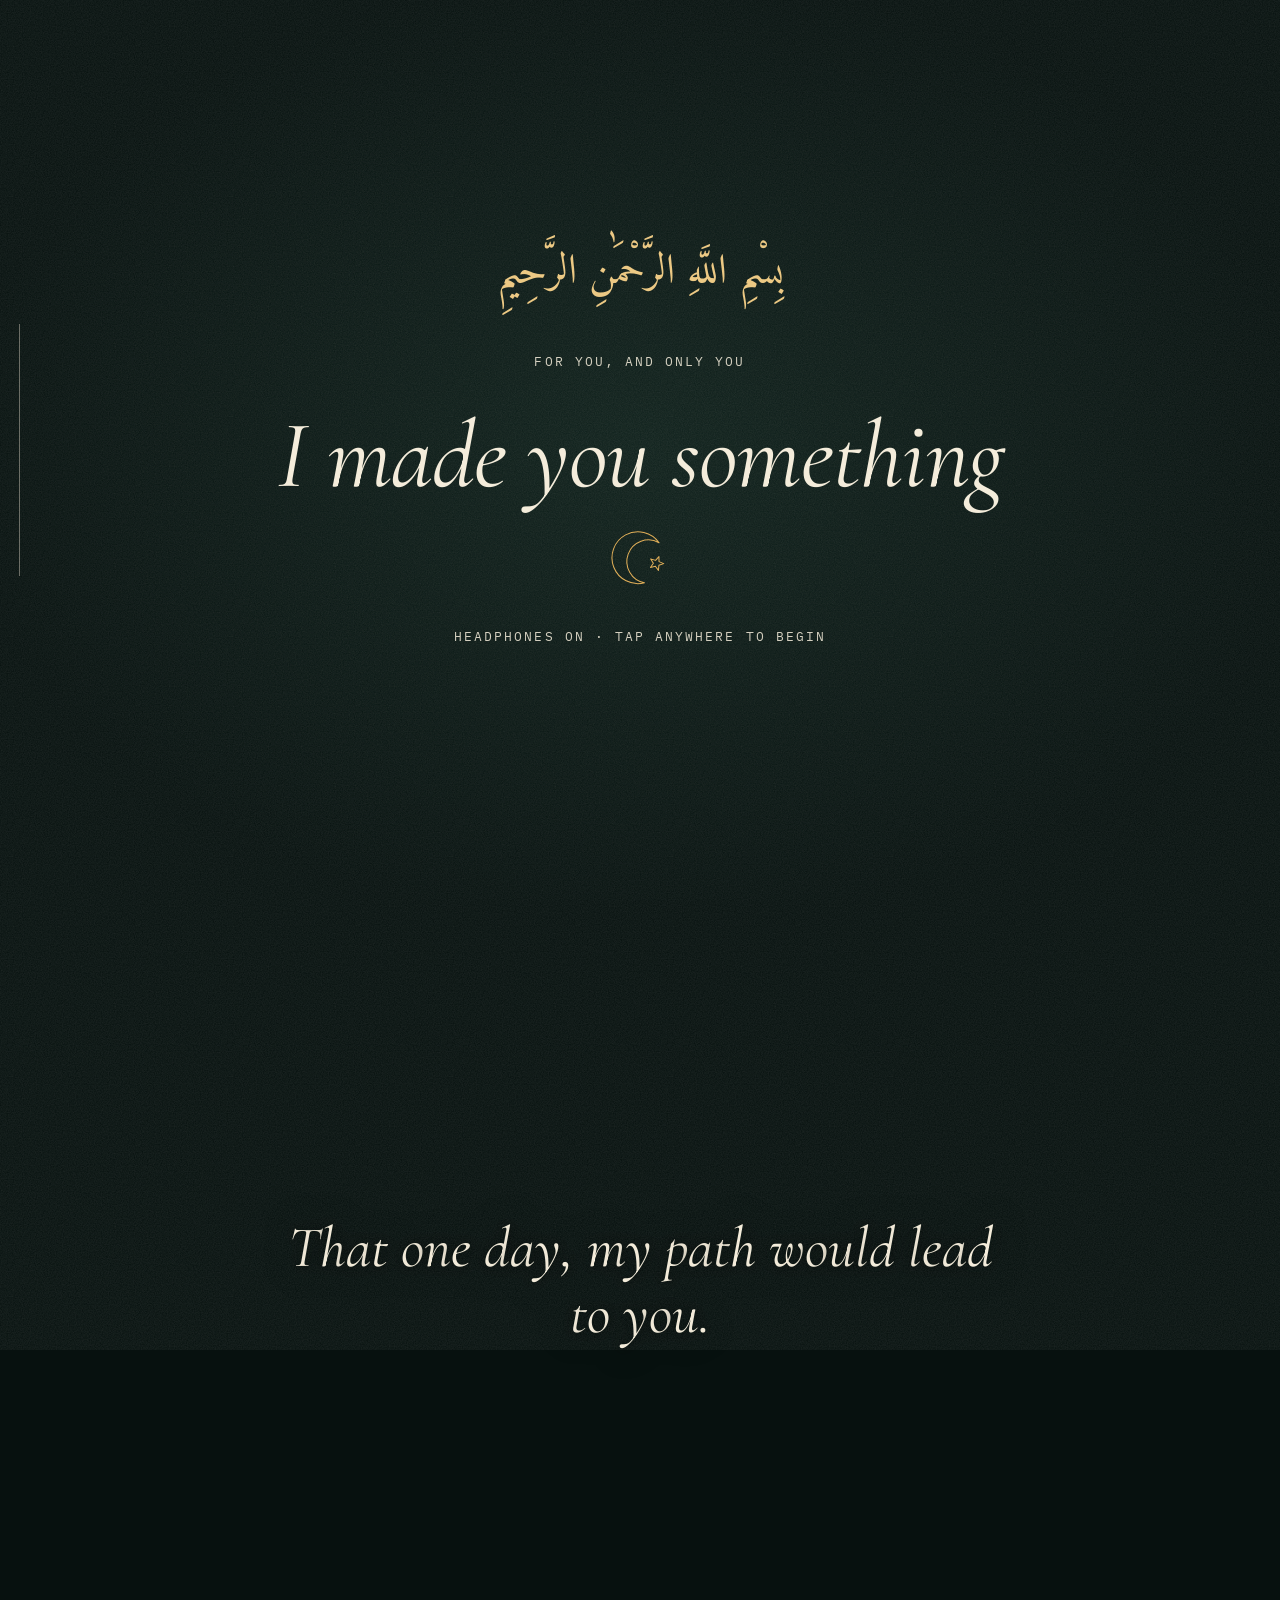
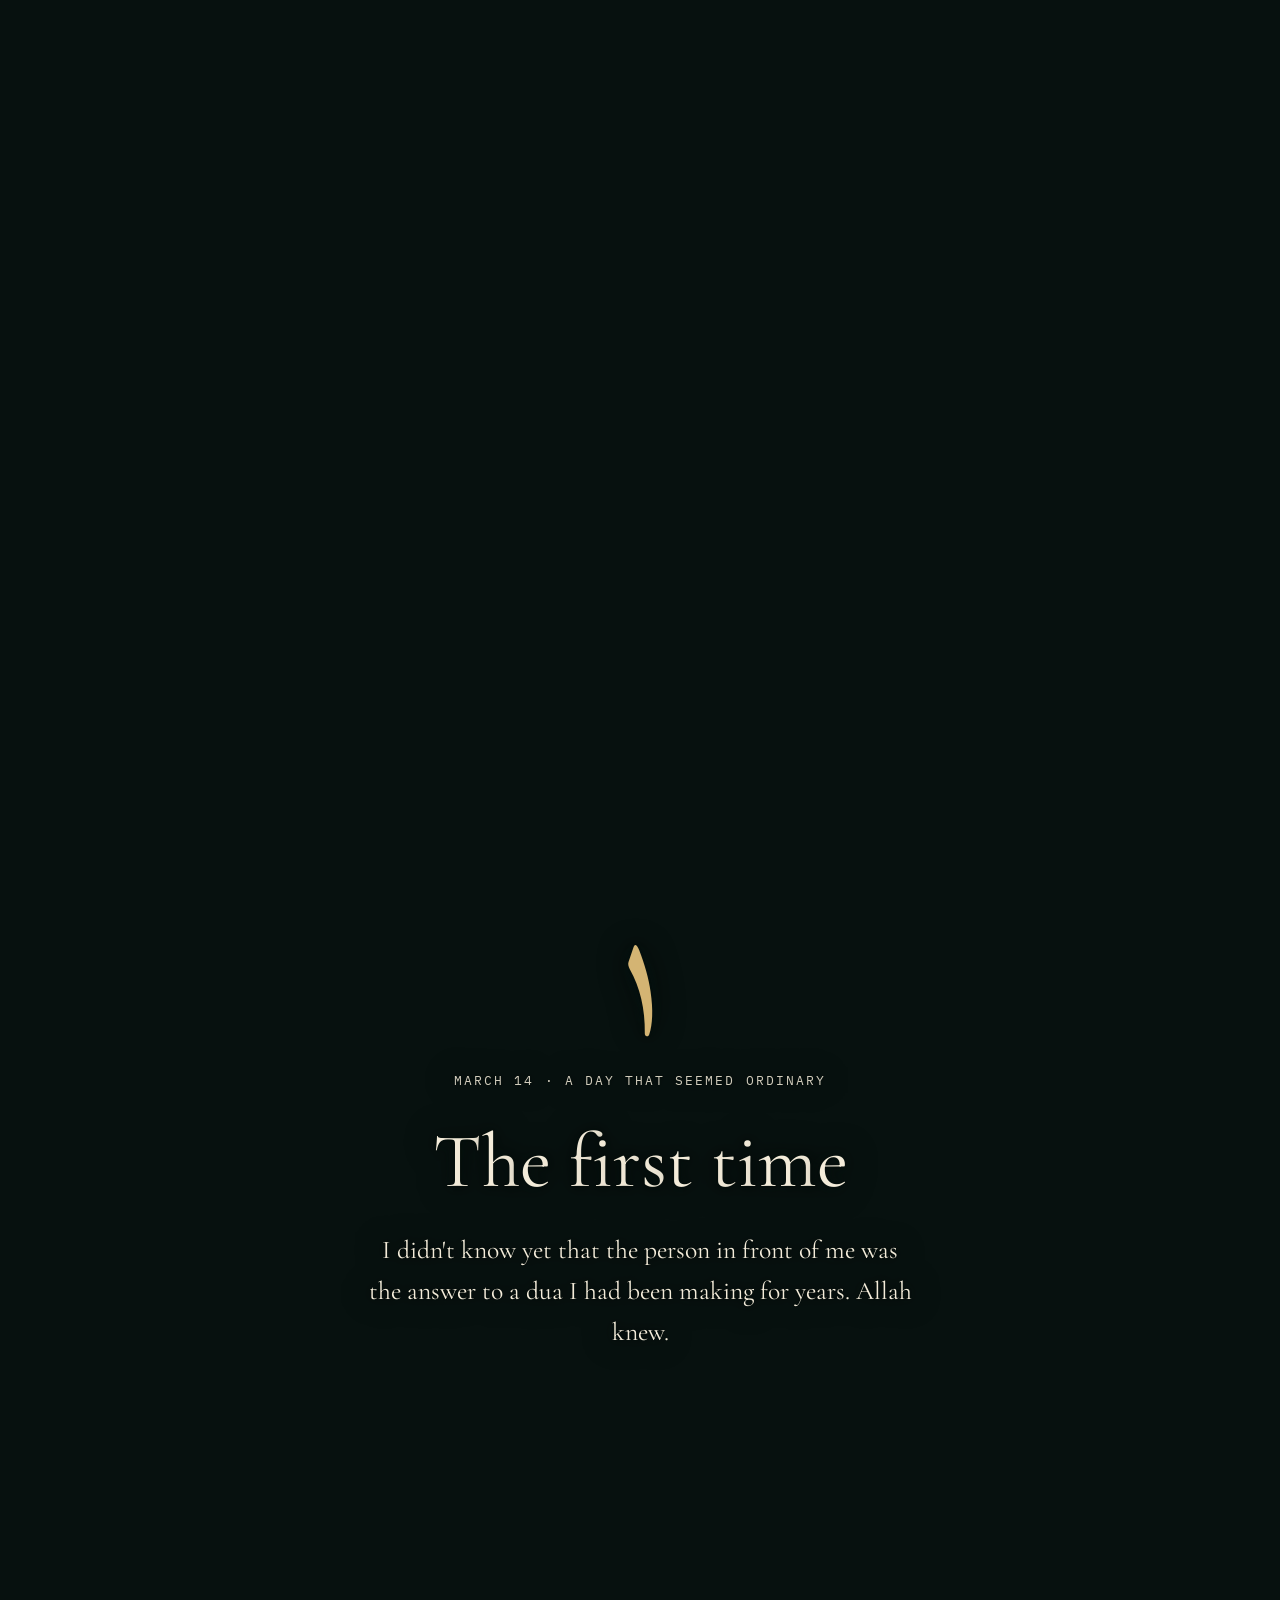
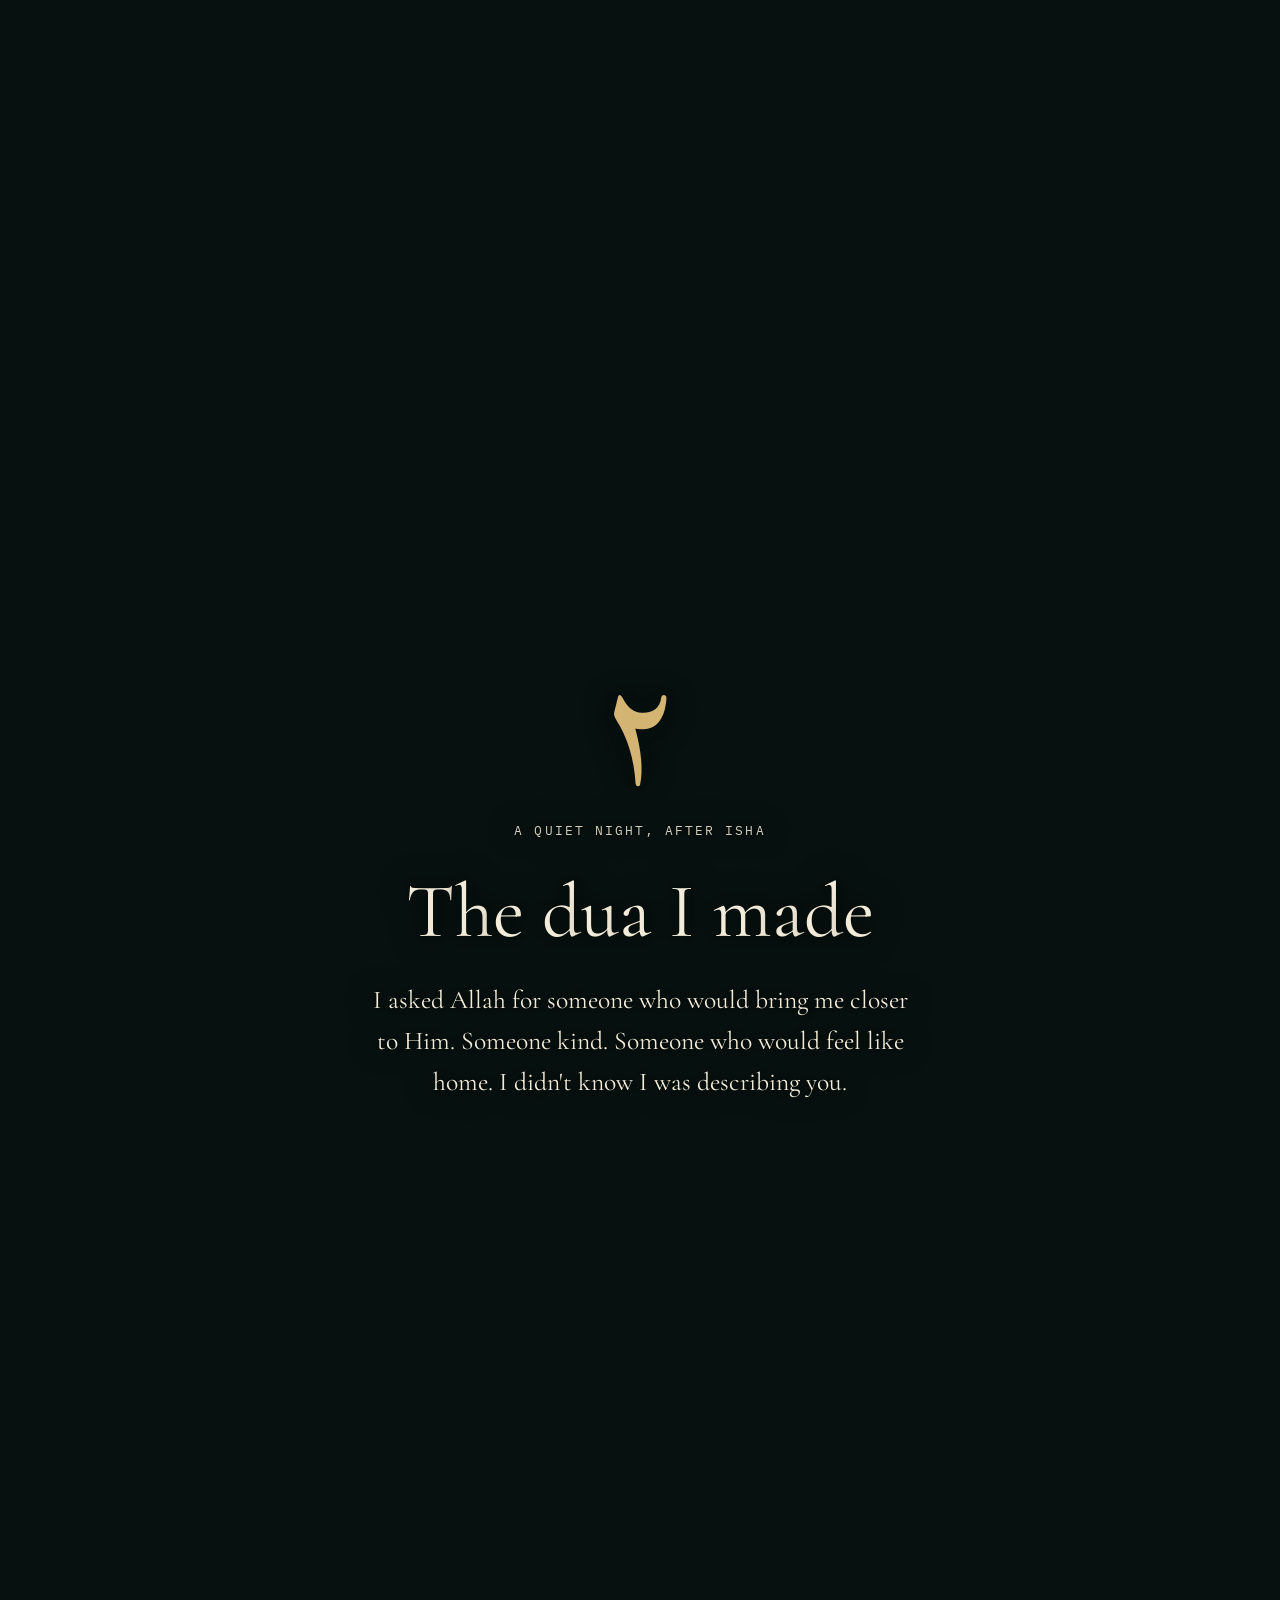
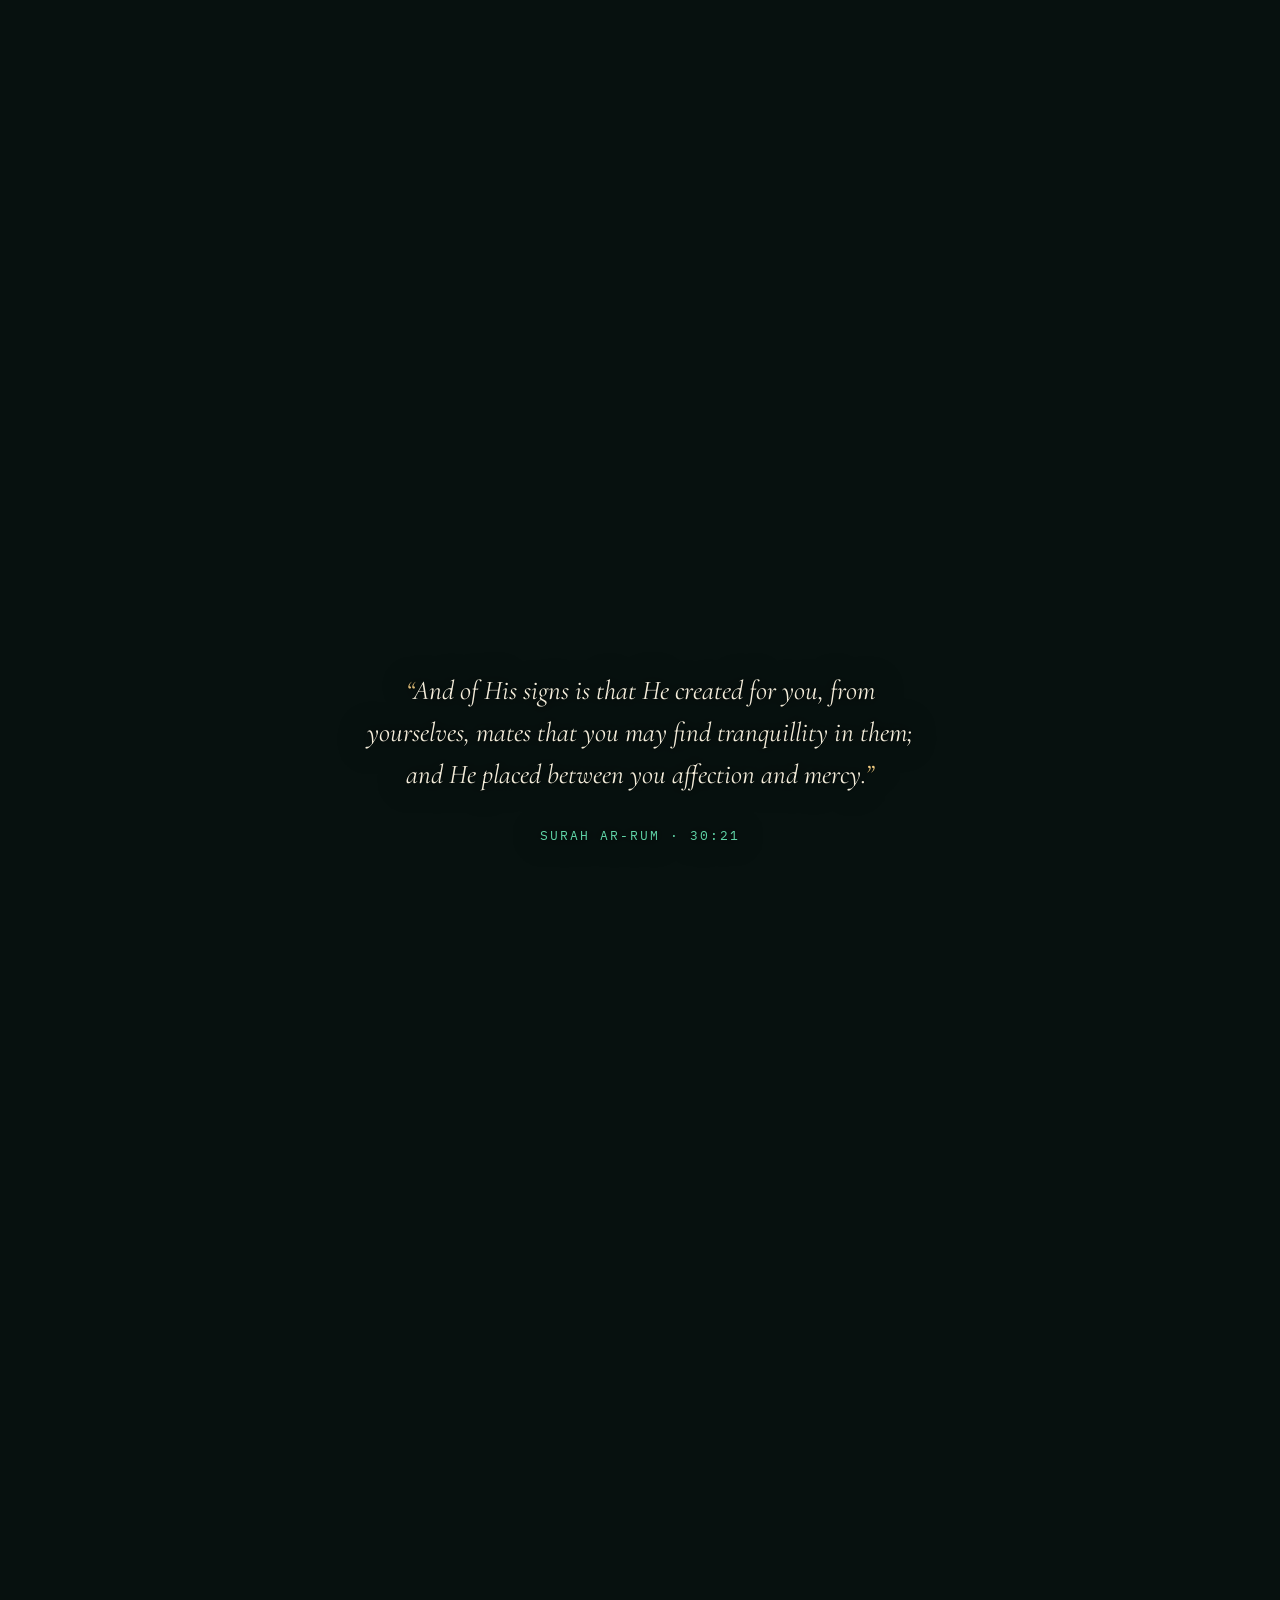
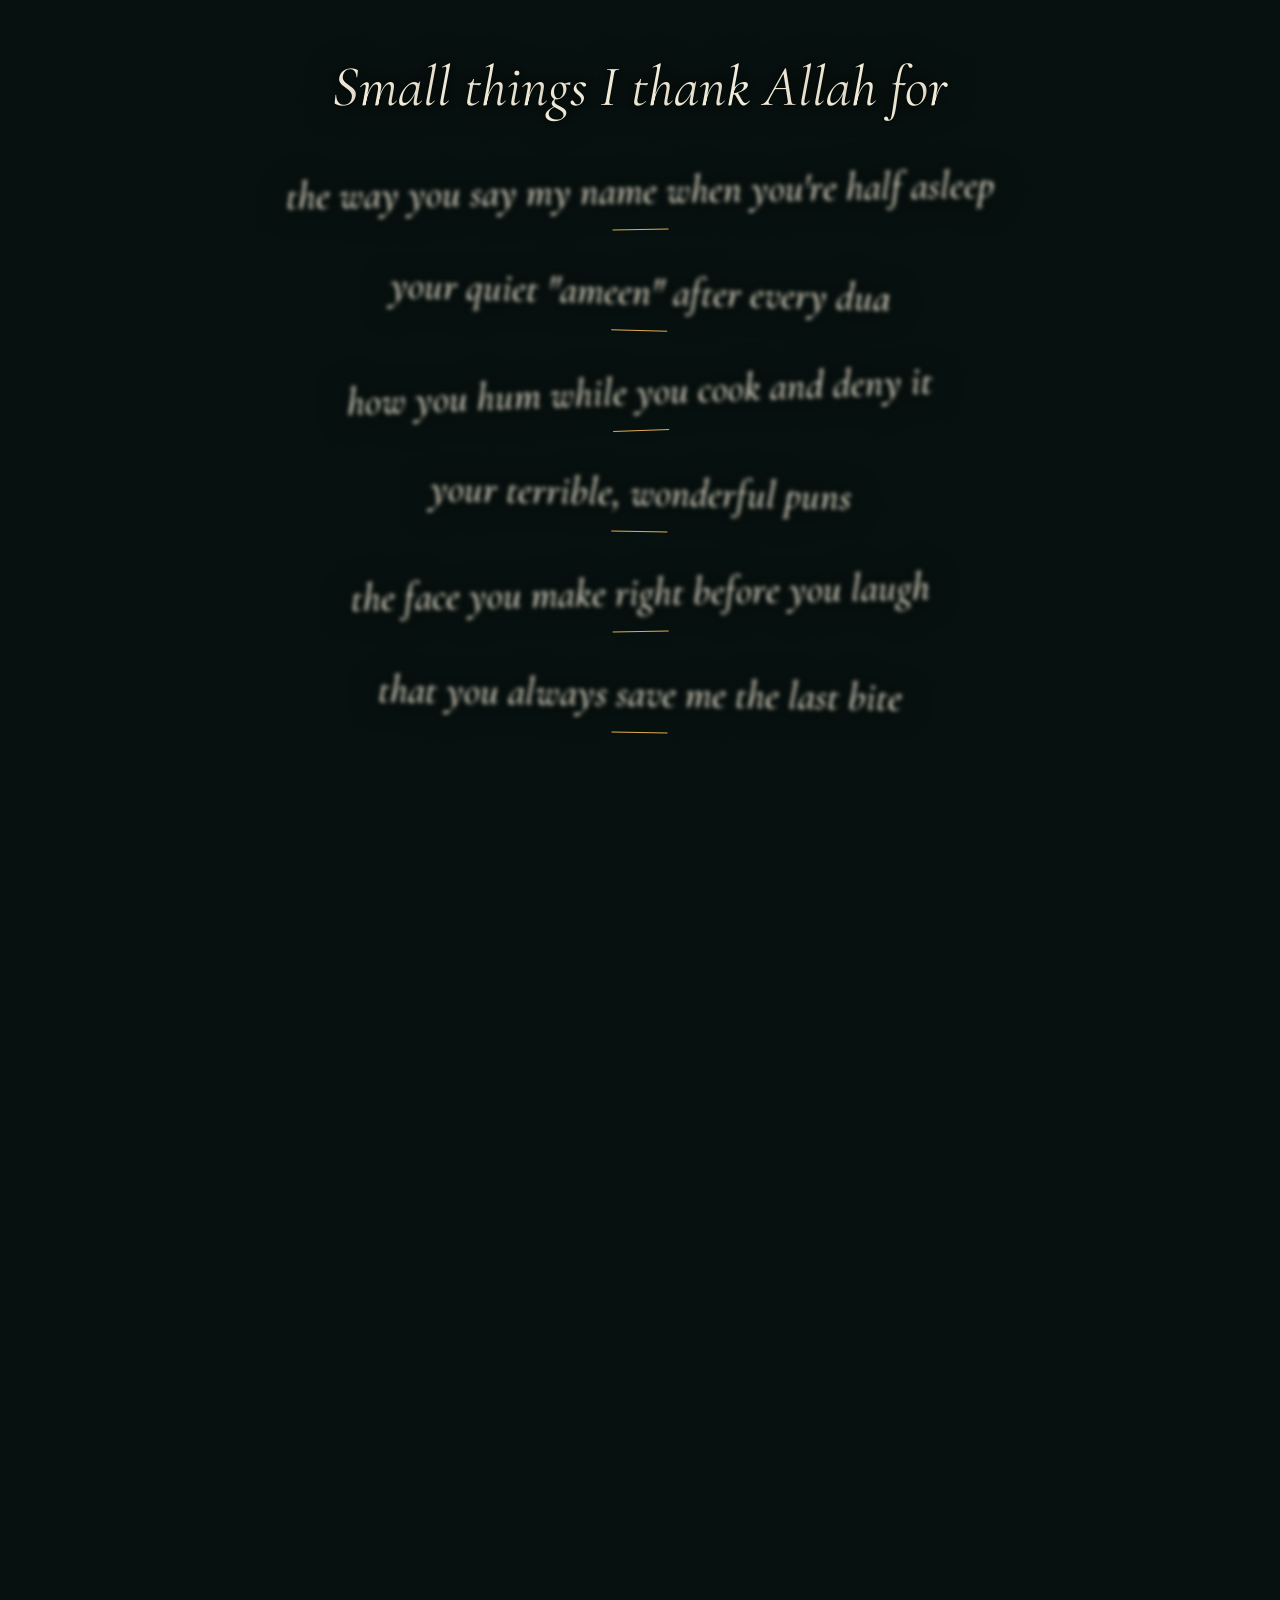
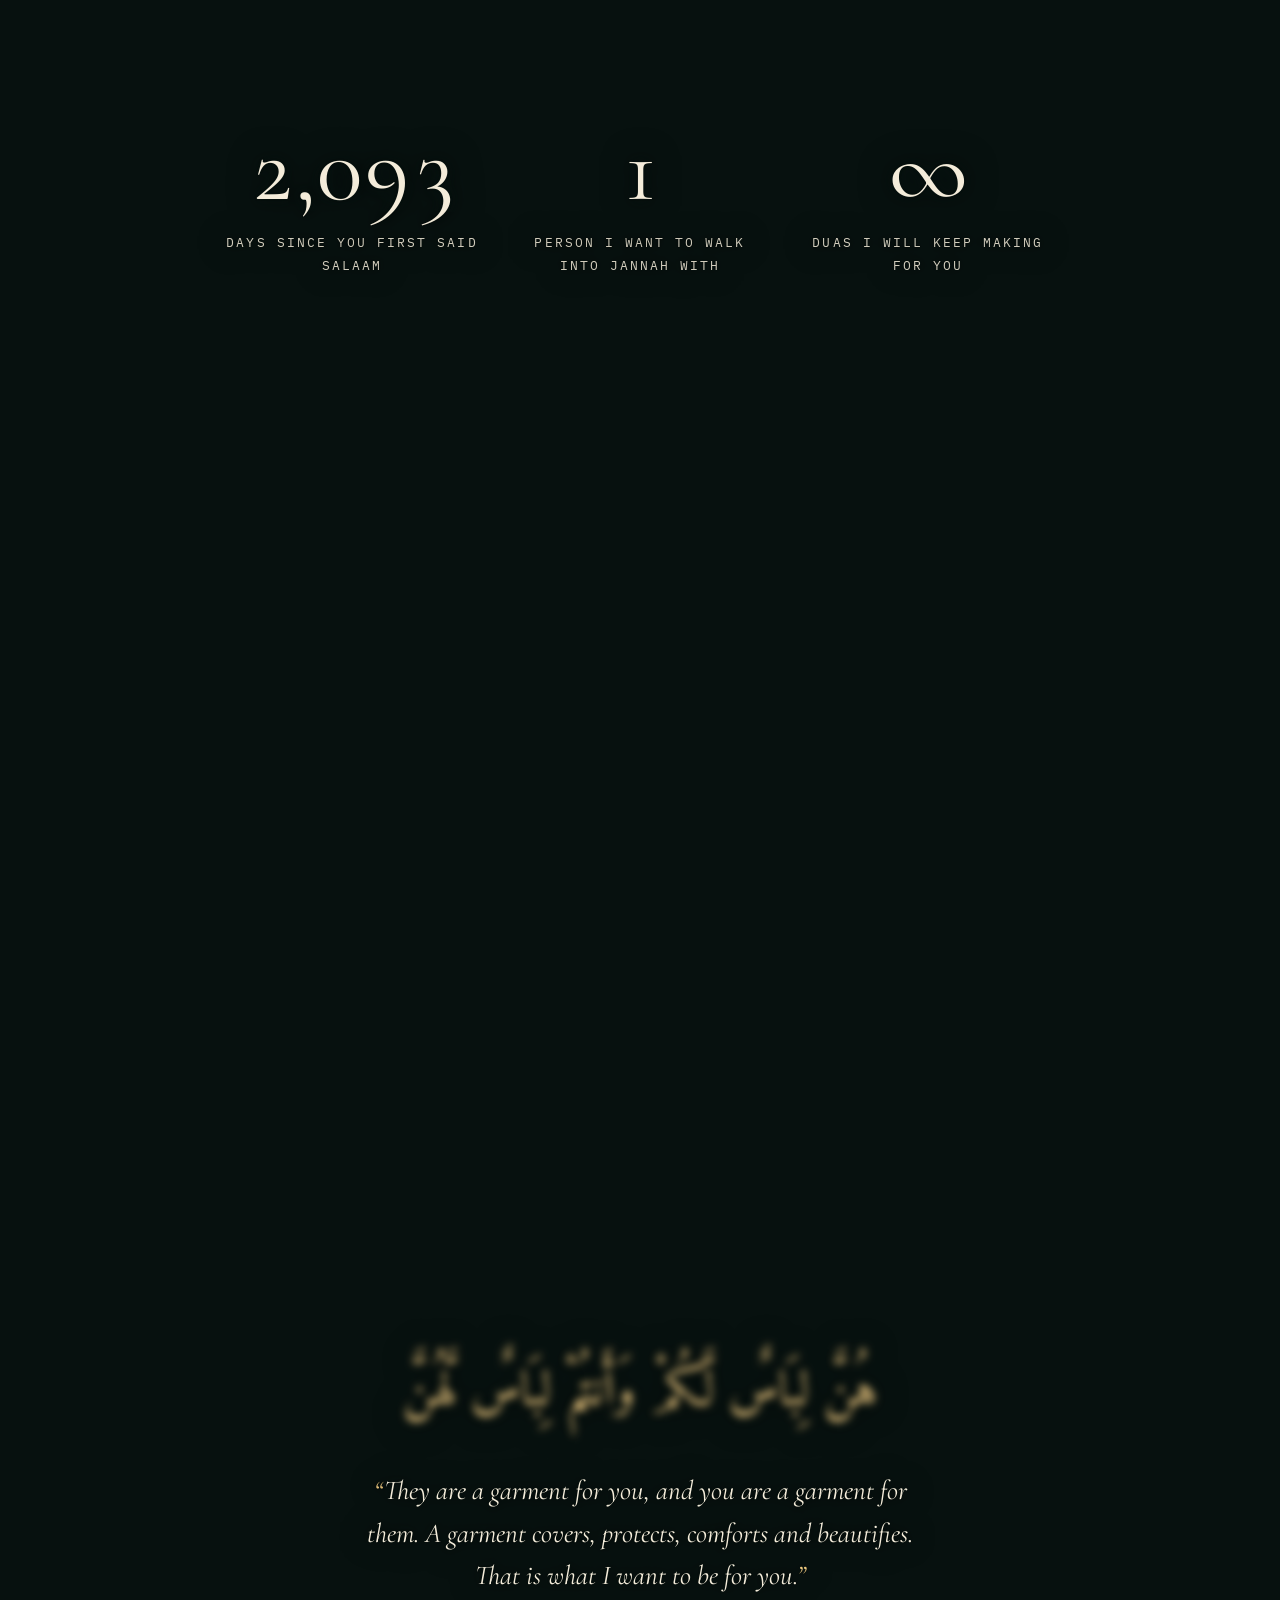
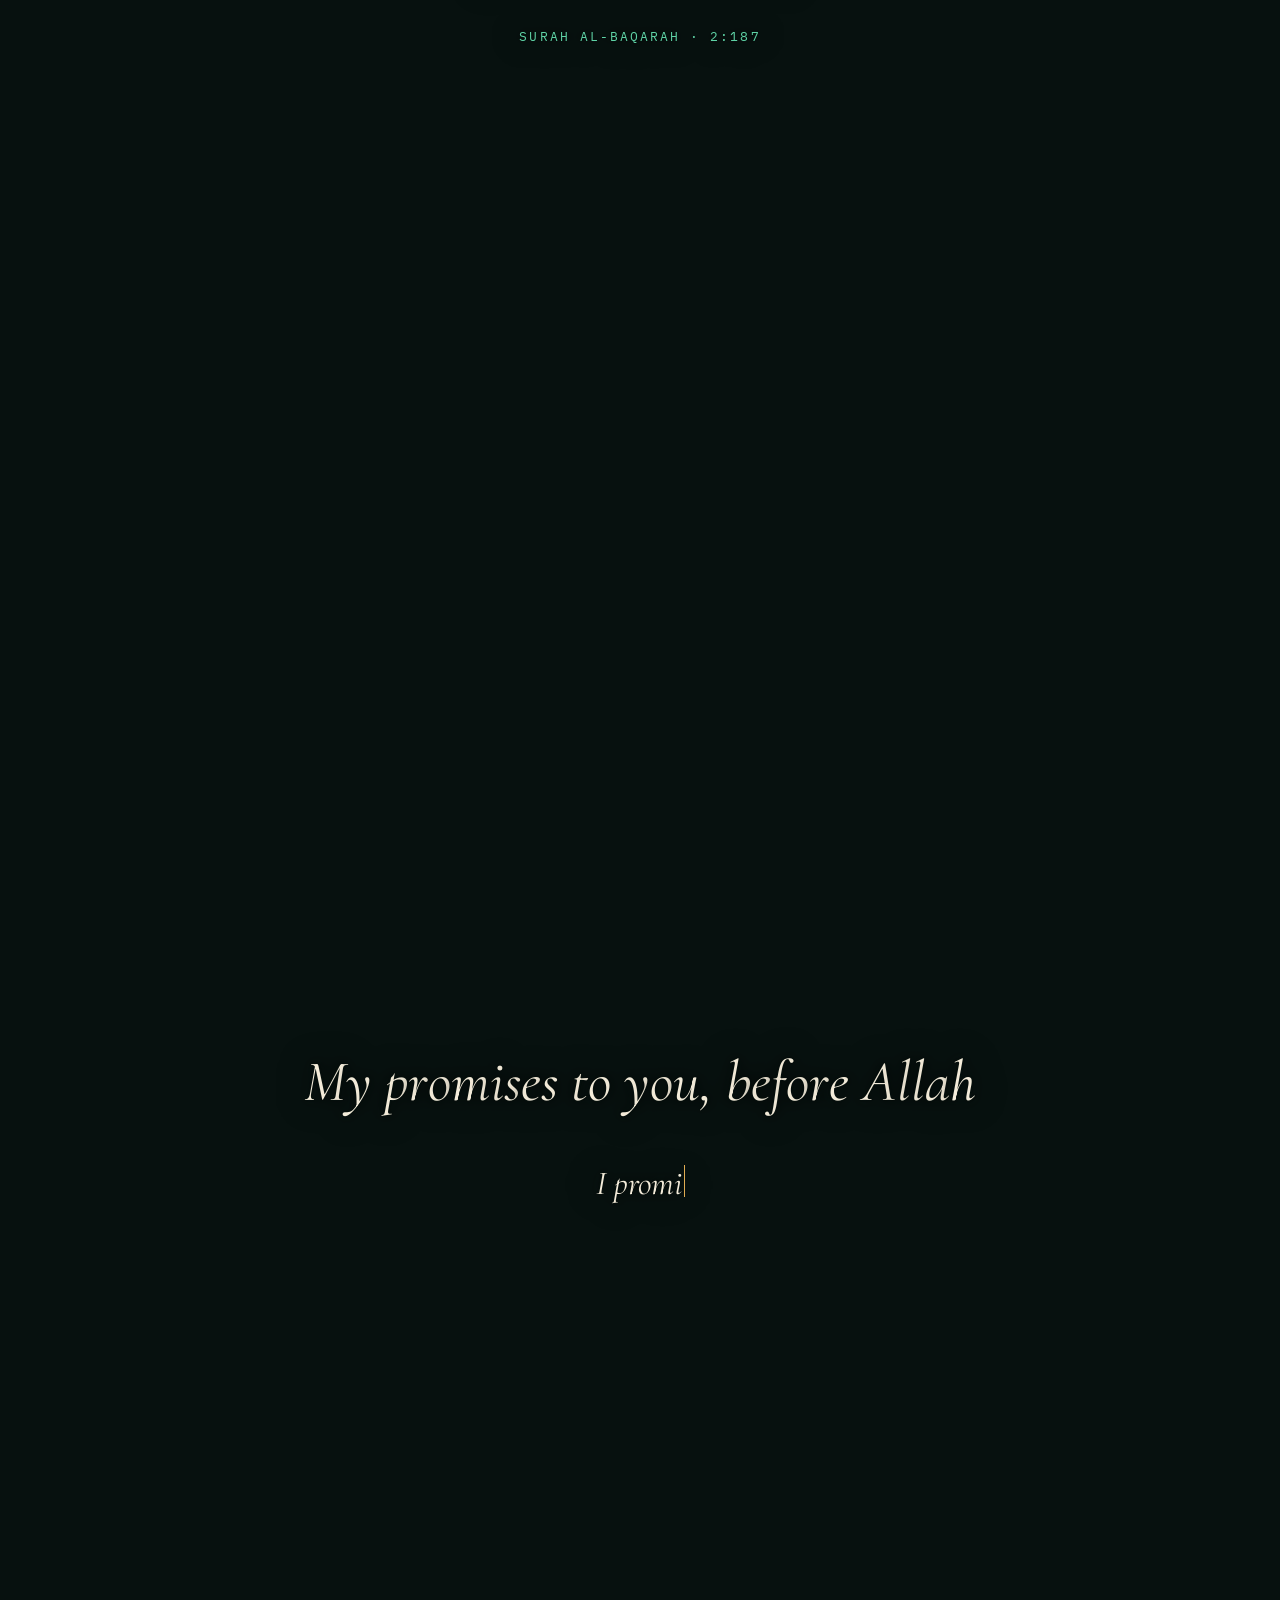
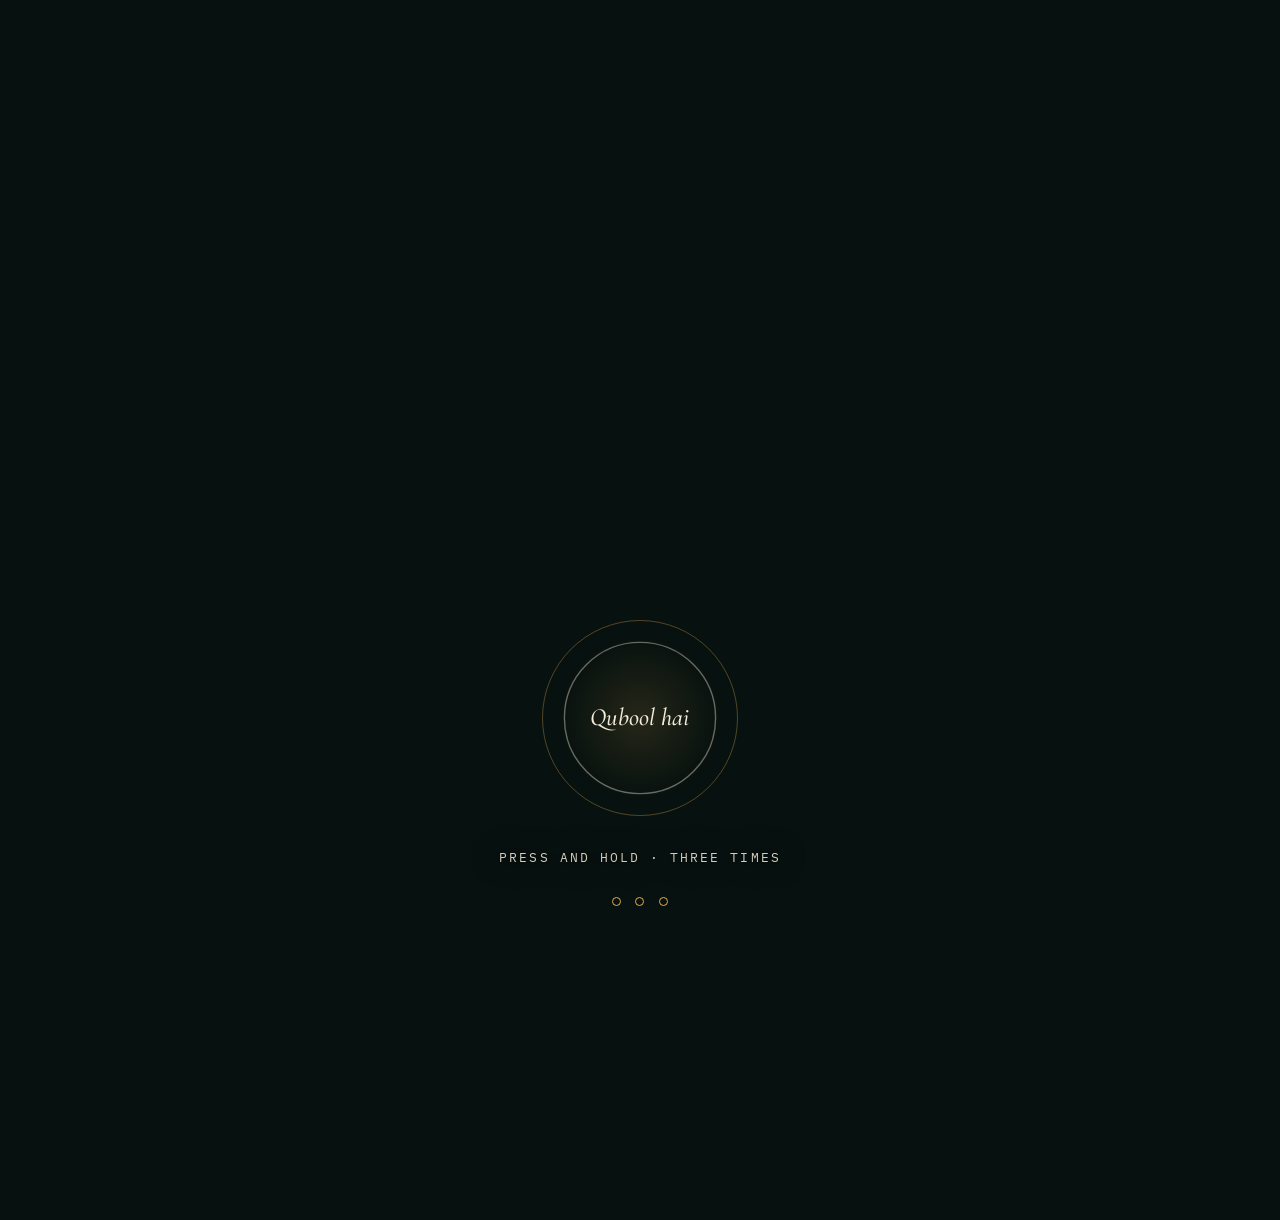
==== commit 79725498: "Islamic version: fix loading at /islamic, use crescent and star - Pages opened at /islamic without a" ====
--- a/islamic/index.html
+++ b/islamic/index.html
@@ -2,10 +2,17 @@
 <html lang="en">
 <head>
   <meta charset="utf-8" />
+  <script>
+    // Some servers (Live Server, serve, Vercel, Netlify) open this page at /islamic without the
+    // trailing slash, which would send every relative URL to the parent folder. Anchor them here.
+    if (!location.pathname.endsWith('/') && !/\.html?$/.test(location.pathname)) {
+      document.write('<base href="' + location.pathname + '/">');
+    }
+  </script>
   <meta name="viewport" content="width=device-width, initial-scale=1, viewport-fit=cover" />
   <title>For you, Afreen</title>
   <meta name="theme-color" content="#07110f" />
-  <link rel="icon" href="data:image/svg+xml,%3Csvg xmlns='http://www.w3.org/2000/svg' viewBox='0 0 100 100'%3E%3Cpath d='M50.0%208.0%20L79.7%2079.7%20L8.0%2050.0%20L79.7%2020.3%20L50.0%2092.0%20L20.3%2020.3%20L92.0%2050.0%20L20.3%2079.7%20Z' fill='none' stroke='%23e0ac52' stroke-width='6'/%3E%3C/svg%3E" />
+  <link rel="icon" href="data:image/svg+xml,%3Csvg xmlns='http://www.w3.org/2000/svg' viewBox='0 0 100 100'%3E%3Cpath d='M79.81%2026.16%20A40.50%2040.50%200%201%200%2056.97%2088.72%20A33.75%2033.75%200%201%201%2079.81%2026.16%20Z%20M79.58%2047.73%20L74.36%2053.71%20L66.76%2051.39%20L70.84%2058.21%20L66.29%2064.72%20L74.03%2062.95%20L78.81%2069.29%20L79.52%2061.38%20L87.03%2058.79%20L79.73%2055.67%20Z' fill='none' stroke='%23e0ac52' stroke-width='6'/%3E%3C/svg%3E" />
   <link rel="preconnect" href="https://fonts.googleapis.com" />
   <link rel="preconnect" href="https://fonts.gstatic.com" crossorigin />
   <link href="https://fonts.googleapis.com/css2?family=Cormorant+Garamond:ital,wght@0,400;0,500;0,600;1,400;1,500&family=IBM+Plex+Mono:wght@300;400&family=Great+Vibes&family=Amiri:ital,wght@0,400;0,700;1,400&display=swap" rel="stylesheet" />
@@ -27,7 +34,7 @@
     <p class="mono gate__kicker" data-bind="gate.kicker"></p>
     <h1 class="gate__title" data-bind="gate.title"></h1>
     <span class="gate__seal" aria-hidden="true">
-      <svg viewBox="0 0 100 100"><path d="M50.0 8.0 L79.7 79.7 L8.0 50.0 L79.7 20.3 L50.0 92.0 L20.3 20.3 L92.0 50.0 L20.3 79.7 Z" /></svg>
+      <svg viewBox="0 0 100 100"><path pathLength="100" d="M79.81 26.16 A40.50 40.50 0 1 0 56.97 88.72 A33.75 33.75 0 1 1 79.81 26.16 Z M79.58 47.73 L74.36 53.71 L66.76 51.39 L70.84 58.21 L66.29 64.72 L74.03 62.95 L78.81 69.29 L79.52 61.38 L87.03 58.79 L79.73 55.67 Z" /></svg>
     </span>
     <p class="mono gate__hint" data-bind="gate.hint"></p>
   </div>
--- a/islamic/islamic.css
+++ b/islamic/islamic.css
@@ -19,15 +19,15 @@
 
 .theme-islamic ::selection { background: var(--thread); color: var(--ink); }
 
-/* An eight-point star lattice, barely there, lit from the centre. */
+/* A mashrabiya lattice, barely there, lit from the centre. */
 .pattern {
   position: fixed;
   inset: 0;
   z-index: 1;
   pointer-events: none;
   opacity: 0.11;
-  background-image: url("data:image/svg+xml,%3Csvg xmlns='http://www.w3.org/2000/svg' width='96' height='96' viewBox='0 0 96 96'%3E%3Cg fill='none' stroke='%23e0ac52' stroke-width='0.8'%3E%3Crect x='28' y='28' width='40' height='40'/%3E%3Crect x='28' y='28' width='40' height='40' transform='rotate(45 48 48)'/%3E%3Ccircle cx='48' cy='48' r='9'/%3E%3Cpath d='M0 0L19.7 19.7M96 0L76.3 19.7M0 96L19.7 76.3M96 96L76.3 76.3M48 0V19.7M48 96V76.3M0 48H19.7M96 48H76.3'/%3E%3C/g%3E%3C/svg%3E");
-  background-size: 96px 96px;
+  background-image: url("data:image/svg+xml,%3Csvg xmlns='http://www.w3.org/2000/svg' width='64' height='64' viewBox='0 0 64 64'%3E%3Cg fill='none' stroke='%23e0ac52' stroke-width='0.8'%3E%3Cpath d='M0 32L32 0L64 32L32 64Z'/%3E%3Cpath d='M16 32L32 16L48 32L32 48Z'/%3E%3C/g%3E%3Cg fill='%23e0ac52'%3E%3Ccircle cx='32' cy='0' r='1.6'/%3E%3Ccircle cx='0' cy='32' r='1.6'/%3E%3Ccircle cx='64' cy='32' r='1.6'/%3E%3Ccircle cx='32' cy='64' r='1.6'/%3E%3Ccircle cx='32' cy='32' r='1.2'/%3E%3C/g%3E%3C/svg%3E");
+  background-size: 64px 64px;
   background-position: center;
   -webkit-mask-image: radial-gradient(ellipse at 50% 50%, #000 0%, transparent 70%);
   mask-image: radial-gradient(ellipse at 50% 50%, #000 0%, transparent 70%);
@@ -69,16 +69,13 @@
 .theme-islamic .gate__seal path {
   stroke-width: 1.6;
   stroke-linejoin: round;
-  stroke-dasharray: 640;
-  stroke-dashoffset: 640;
-  transform-origin: 50% 50%;
-  animation: draw 3.6s var(--ease-silk) 1.9s forwards, turn 40s linear 5.5s infinite;
+  stroke-dasharray: 100;
+  stroke-dashoffset: 100;
+  animation: draw 3.6s var(--ease-silk) 1.9s forwards;
 }
 
 .theme-islamic .gate:hover .gate__seal path,
 .theme-islamic .gate:focus-visible .gate__seal path { fill: var(--thread-soft); }
-
-@keyframes turn { to { transform: rotate(360deg); } }
 
 /* chapter numerals are Arabic-Indic digits */
 .theme-islamic .chapter__num {
